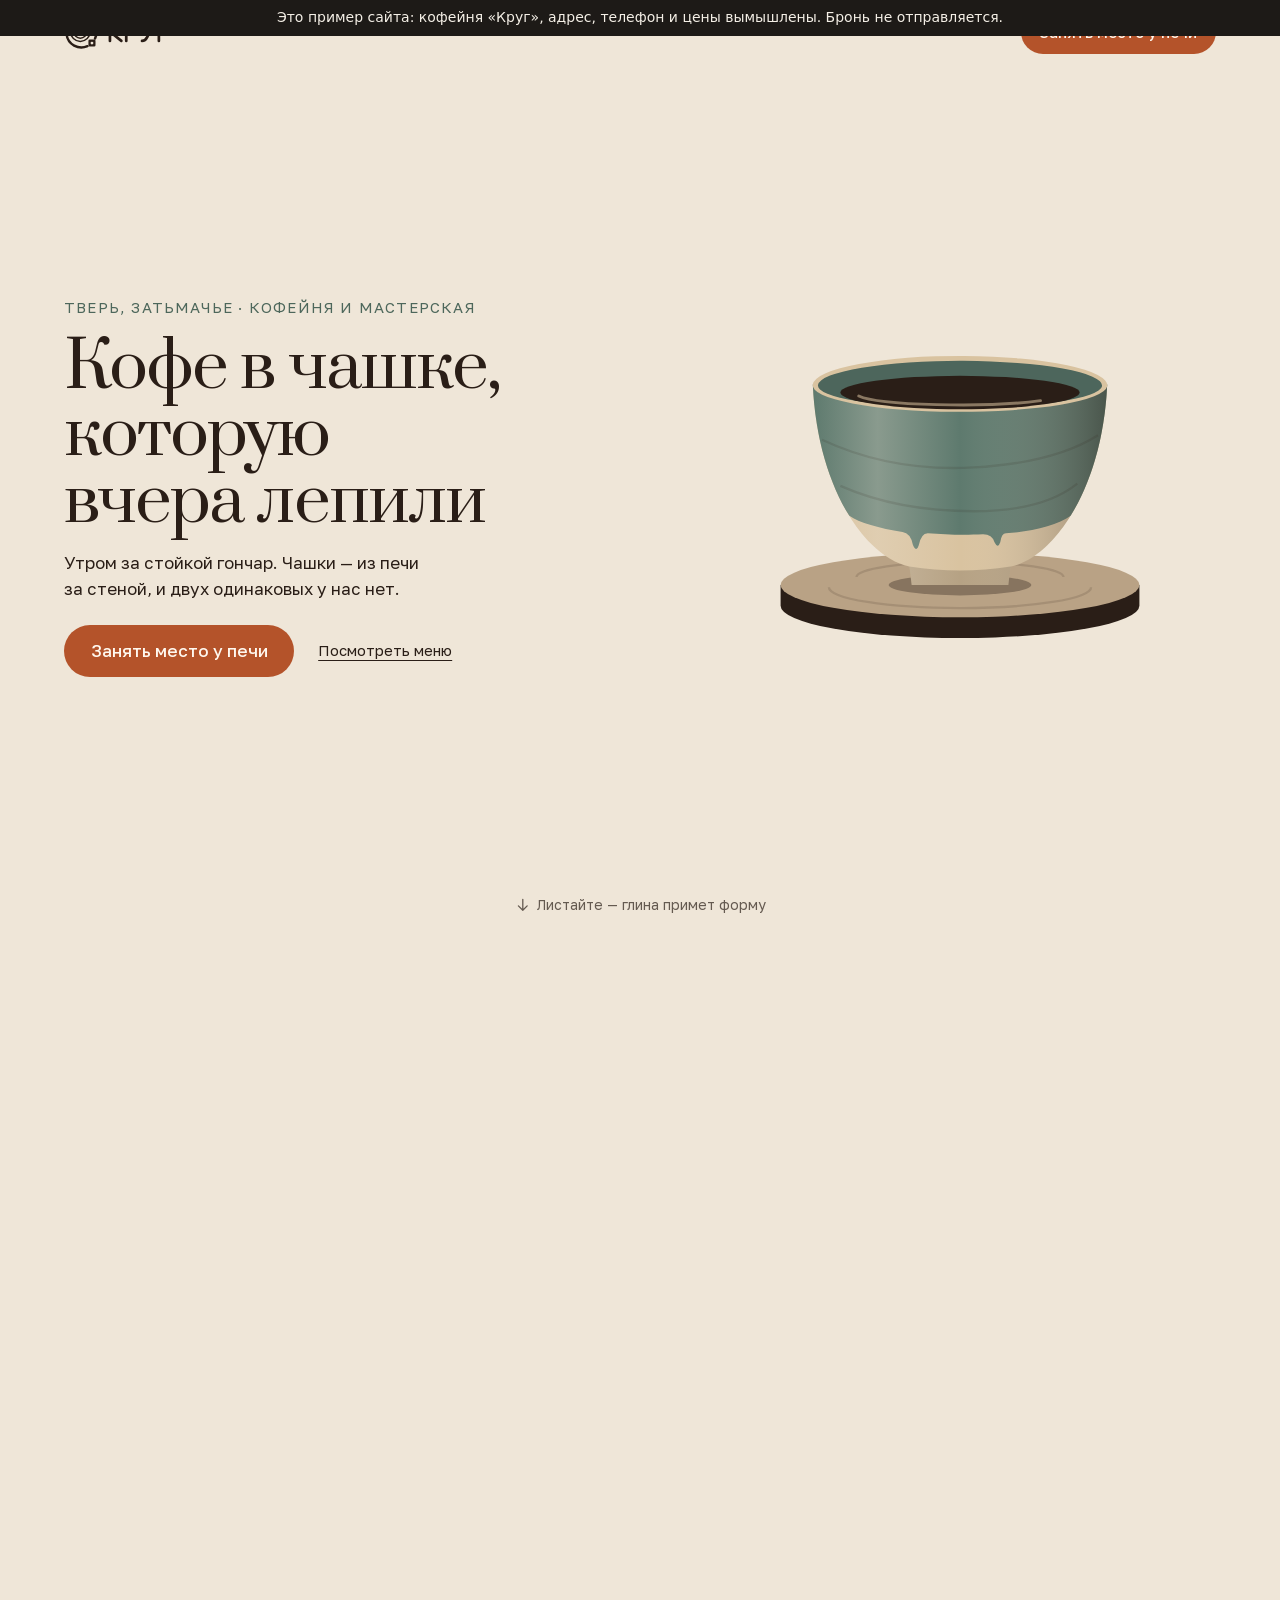
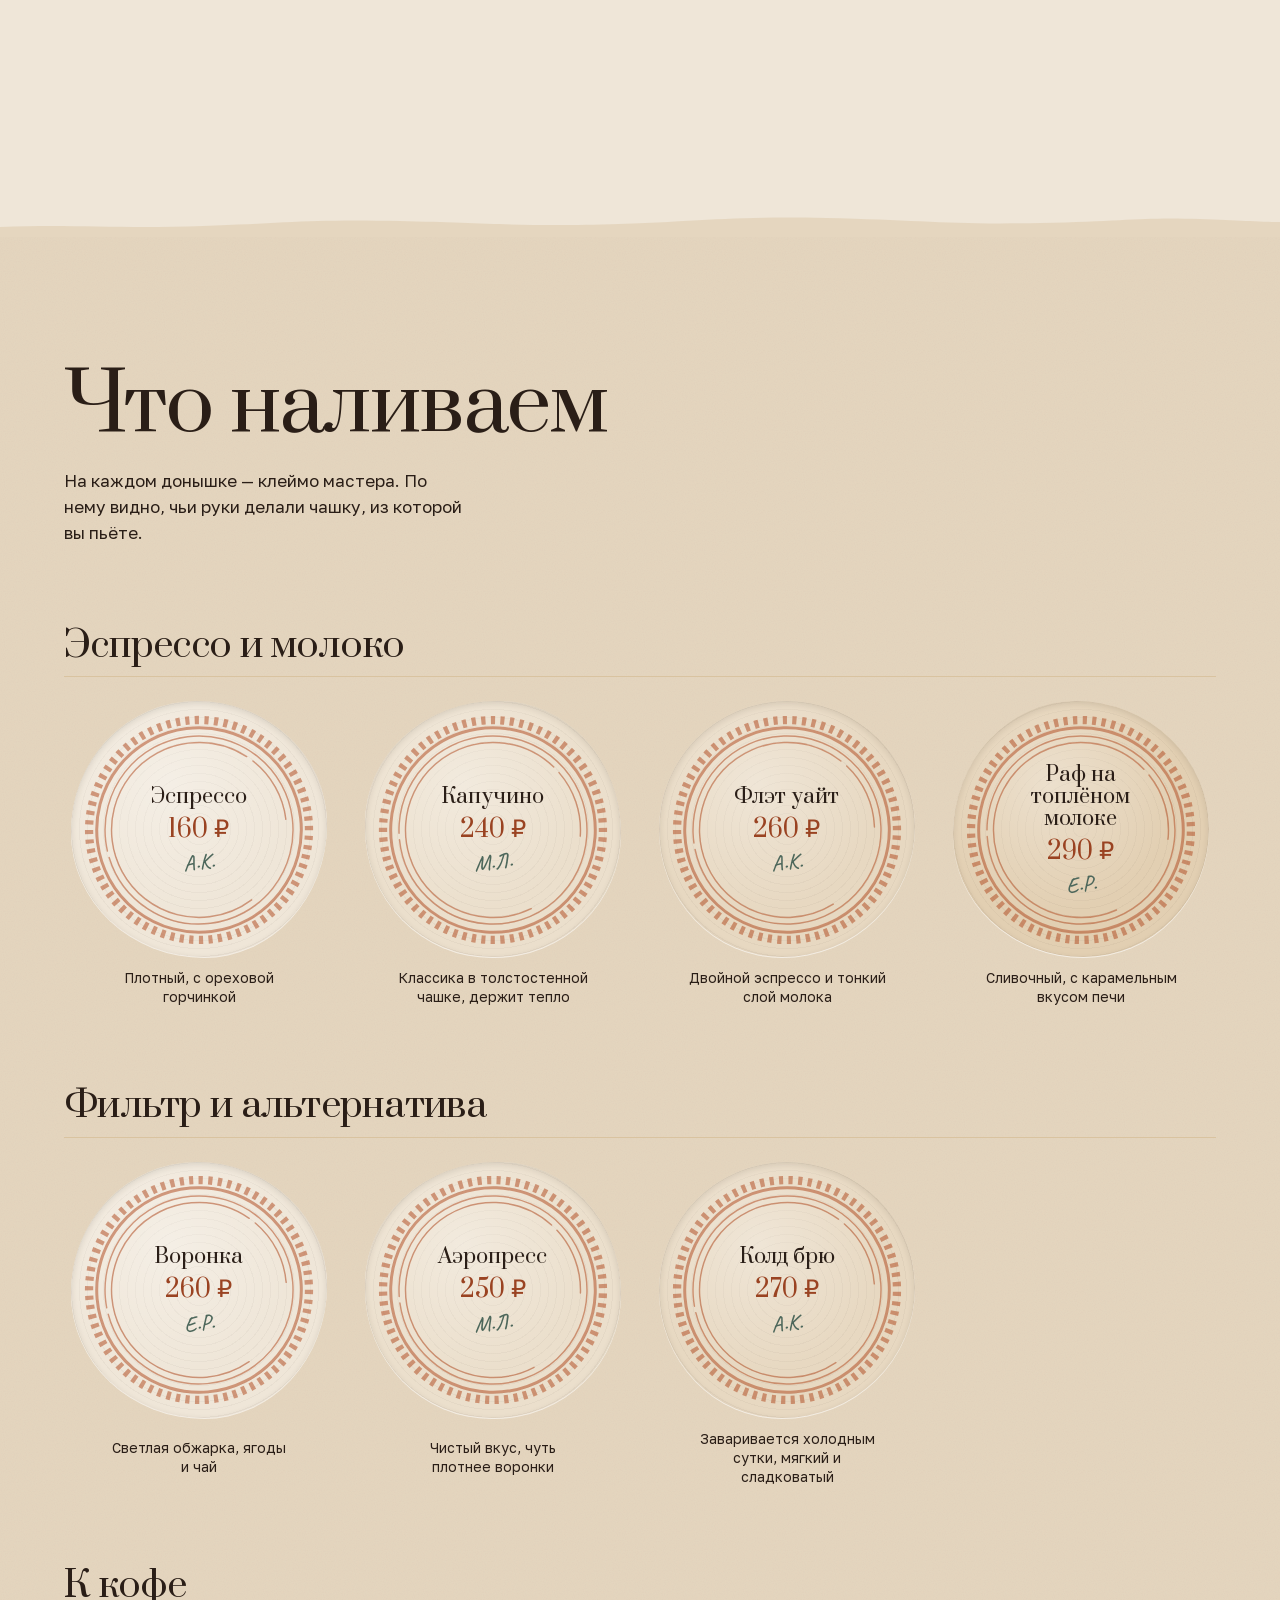
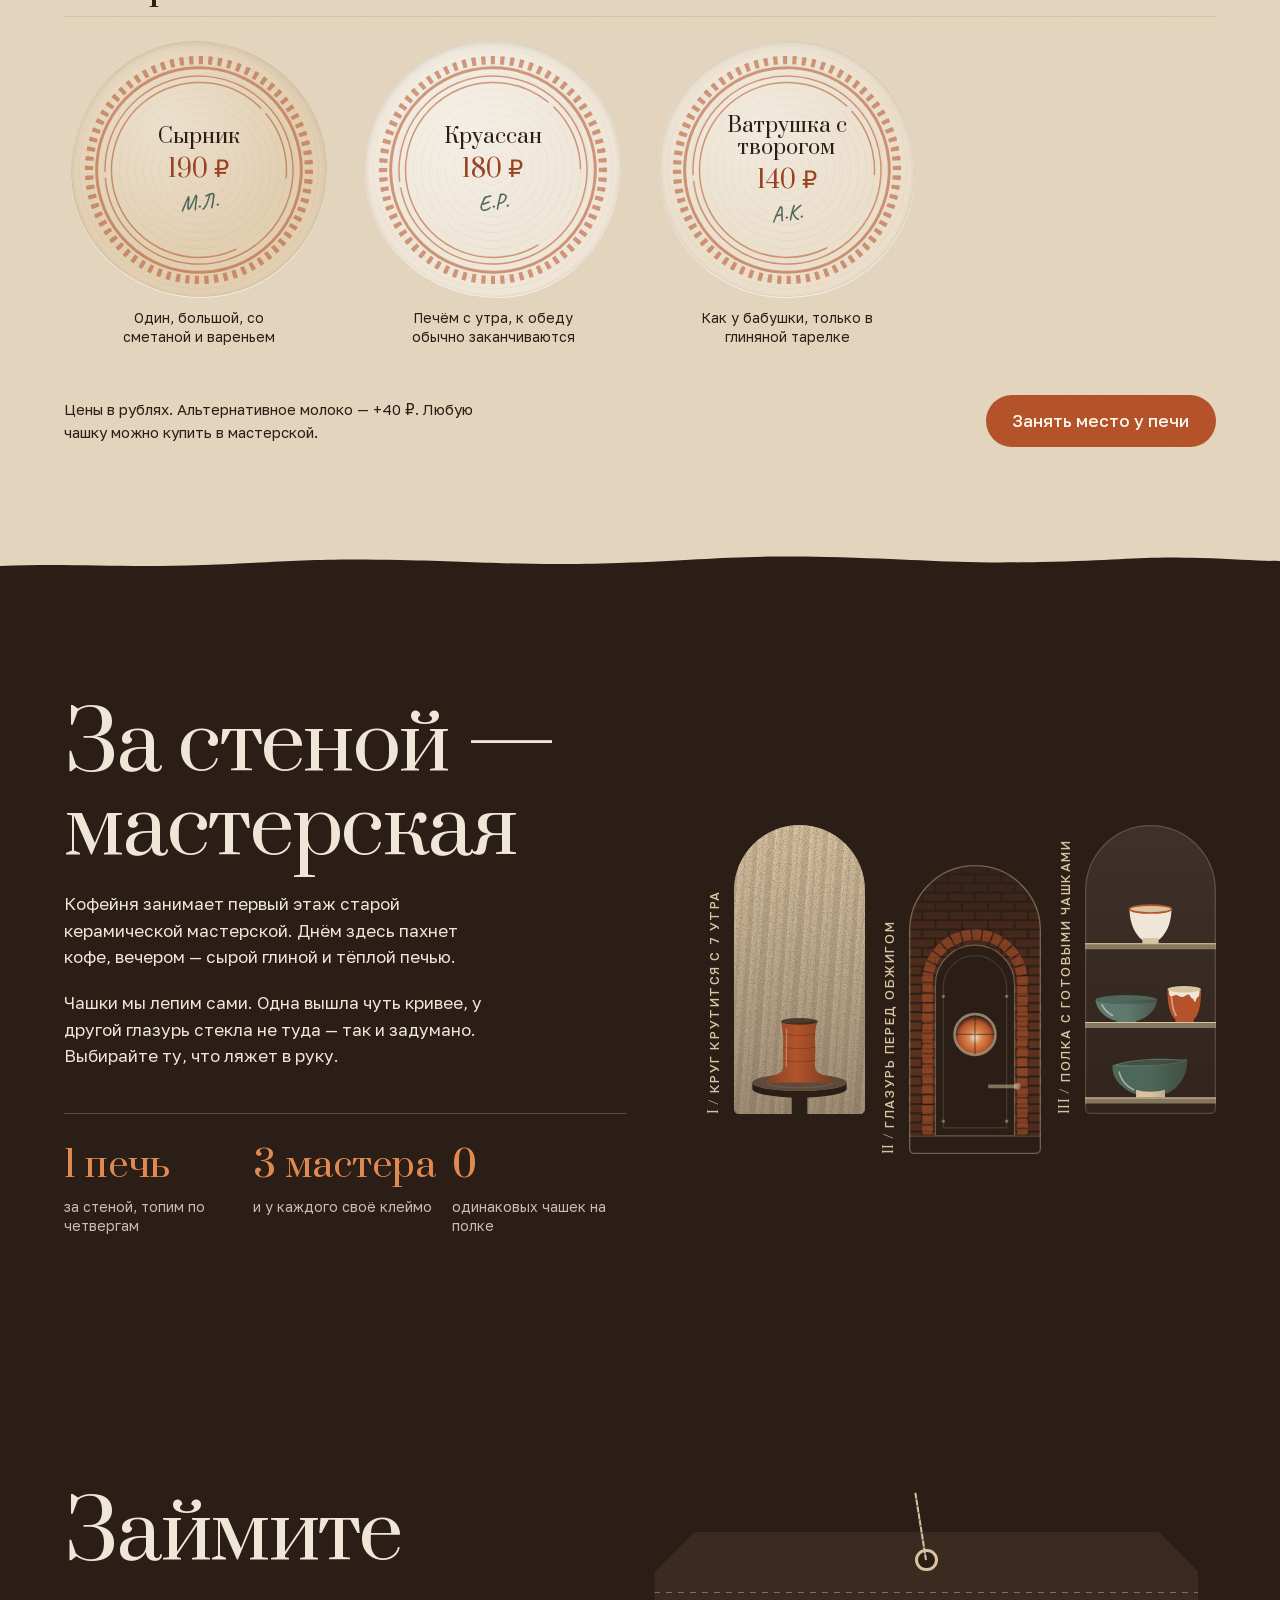
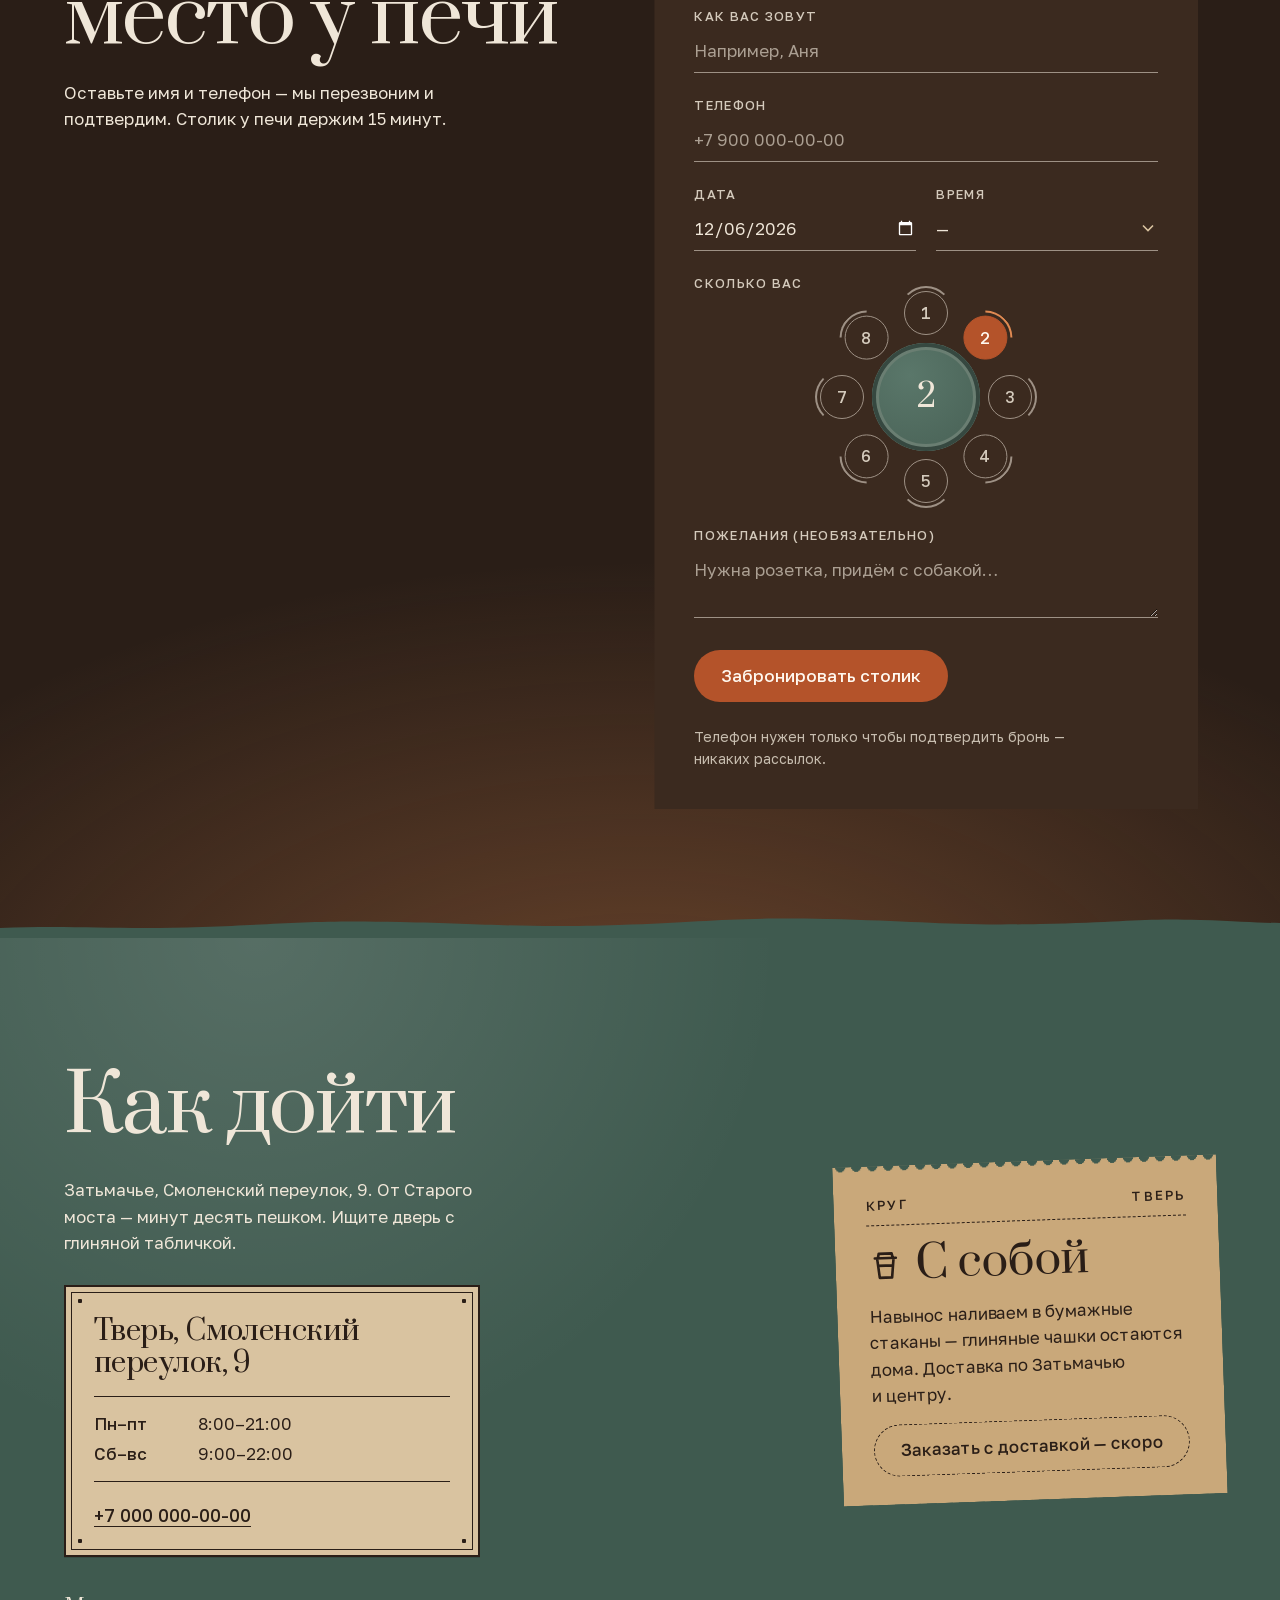
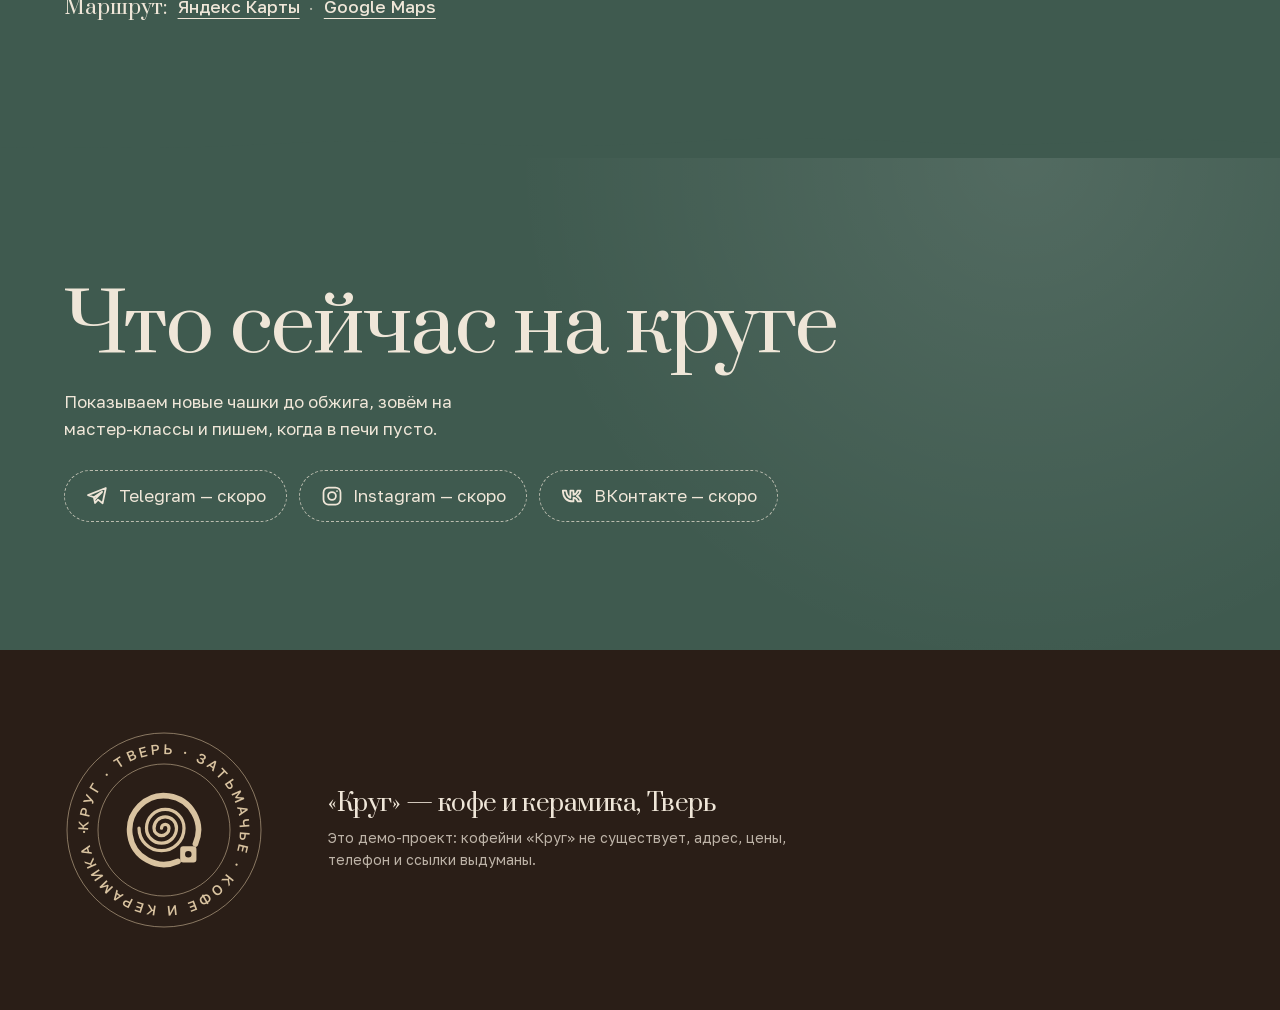
==== index.html @ 68902dfa "Демо-лендинг кофейни «Круг» (вымышленная) Co-Authored-By: Claude Opus 5.5 <noreply@anthropic.com>" ====
<!DOCTYPE html><html lang="ru"><head><meta charset="utf-8"><meta name="viewport" content="width=device-width, initial-scale=1"><title>«Круг» — кофейня при гончарной мастерской, Тверь</title><meta name="description" content="Кофе в чашках ручной лепки — в Затьмачье, у печи для обжига. Двух одинаковых чашек нет. Забронируйте столик или заберите кофе с собой."><link rel="canonical" href="https://example.com/"><meta name="robots" content="noindex, nofollow"><meta name="theme-color" content="#efe6d8"><link rel="icon" href="favicon.ico" sizes="32x32"><link rel="icon" href="favicon.svg" type="image/svg+xml"><link rel="apple-touch-icon" href="apple-touch-icon.png"><link rel="manifest" href="manifest.webmanifest"><meta property="og:type" content="website"><meta property="og:locale" content="ru_RU"><meta property="og:site_name" content="Круг"><meta property="og:title" content="«Круг» — кофейня при гончарной мастерской, Тверь"><meta property="og:description" content="Кофе в чашках ручной лепки — в Затьмачье, у печи для обжига. Двух одинаковых чашек нет. Забронируйте столик или заберите кофе с собой."><meta property="og:url" content="https://example.com/"><meta property="og:image" content="https://example.com/og-image.png"><meta property="og:image:type" content="image/png"><meta property="og:image:width" content="1200"><meta property="og:image:height" content="630"><meta property="og:image:alt" content="Знак кофейни «Круг» — спираль глины на гончарном круге"><meta name="twitter:card" content="summary_large_image"><meta name="twitter:title" content="«Круг» — кофейня при гончарной мастерской, Тверь"><meta name="twitter:description" content="Кофе в чашках ручной лепки — в Затьмачье, у печи для обжига. Двух одинаковых чашек нет. Забронируйте столик или заберите кофе с собой."><meta name="twitter:image" content="https://example.com/og-image.png"><style>@font-face{font-family:Prata-6838918c6212789b;src:url("assets/fonts/50a3dbe6eb167934.woff2") format("woff2");font-display:swap;unicode-range:U+0301,U+0400-045F,U+0490-0491,U+04B0-04B1,U+2116;font-weight:400;font-style:normal;}@font-face{font-family:Prata-6838918c6212789b;src:url("assets/fonts/3d700881895882bb.woff2") format("woff2");font-display:swap;unicode-range:U+0000-00FF,U+0131,U+0152-0153,U+02BB-02BC,U+02C6,U+02DA,U+02DC,U+0304,U+0308,U+0329,U+2000-206F,U+20AC,U+2122,U+2191,U+2193,U+2212,U+2215,U+FEFF,U+FFFD;font-weight:400;font-style:normal;}@font-face{font-family:"Prata-6838918c6212789b fallback: Times New Roman";src:local("Times New Roman");font-display:swap;font-weight:400;font-style:normal;size-adjust:61.5385%;ascent-override:161.3625%;descent-override:58.825%;line-gap-override:0%;}@font-face{font-family:"Prata-6838918c6212789b fallback: Times New Roman";src:local("Times New Roman");font-display:swap;font-weight:400;font-style:normal;size-adjust:61.5385%;ascent-override:161.3625%;descent-override:58.825%;line-gap-override:0%;}:root{--font-prata:Prata-6838918c6212789b,"Prata-6838918c6212789b fallback: Times New Roman","Times New Roman",serif;}</style><link rel="preload" href="assets/fonts/50a3dbe6eb167934.woff2" as="font" type="font/woff2" crossorigin><style>@font-face{font-family:"Golos Text-7996975f879c63fe";src:url("assets/fonts/ddd583b46ef3047f.woff2") format("woff2");font-display:swap;unicode-range:U+0301,U+0400-045F,U+0490-0491,U+04B0-04B1,U+2116;font-weight:400;font-style:normal;}@font-face{font-family:"Golos Text-7996975f879c63fe";src:url("assets/fonts/d911f2505890b67e.woff2") format("woff2");font-display:swap;unicode-range:U+0000-00FF,U+0131,U+0152-0153,U+02BB-02BC,U+02C6,U+02DA,U+02DC,U+0304,U+0308,U+0329,U+2000-206F,U+20AC,U+2122,U+2191,U+2193,U+2212,U+2215,U+FEFF,U+FFFD;font-weight:400;font-style:normal;}@font-face{font-family:"Golos Text-7996975f879c63fe";src:url("assets/fonts/ddd583b46ef3047f.woff2") format("woff2");font-display:swap;unicode-range:U+0301,U+0400-045F,U+0490-0491,U+04B0-04B1,U+2116;font-weight:500;font-style:normal;}@font-face{font-family:"Golos Text-7996975f879c63fe";src:url("assets/fonts/d911f2505890b67e.woff2") format("woff2");font-display:swap;unicode-range:U+0000-00FF,U+0131,U+0152-0153,U+02BB-02BC,U+02C6,U+02DA,U+02DC,U+0304,U+0308,U+0329,U+2000-206F,U+20AC,U+2122,U+2191,U+2193,U+2212,U+2215,U+FEFF,U+FFFD;font-weight:500;font-style:normal;}@font-face{font-family:"Golos Text-7996975f879c63fe fallback: Arial";src:local("Arial");font-display:swap;font-weight:400;font-style:normal;size-adjust:103.6337%;ascent-override:94.5638%;descent-override:21.2286%;line-gap-override:0%;}@font-face{font-family:"Golos Text-7996975f879c63fe fallback: Arial";src:local("Arial");font-display:swap;font-weight:400;font-style:normal;size-adjust:103.6337%;ascent-override:94.5638%;descent-override:21.2286%;line-gap-override:0%;}@font-face{font-family:"Golos Text-7996975f879c63fe fallback: Arial";src:local("Arial");font-display:swap;font-weight:500;font-style:normal;size-adjust:103.6337%;ascent-override:94.5638%;descent-override:21.2286%;line-gap-override:0%;}@font-face{font-family:"Golos Text-7996975f879c63fe fallback: Arial";src:local("Arial");font-display:swap;font-weight:500;font-style:normal;size-adjust:103.6337%;ascent-override:94.5638%;descent-override:21.2286%;line-gap-override:0%;}:root{--font-golos:"Golos Text-7996975f879c63fe","Golos Text-7996975f879c63fe fallback: Arial",system-ui,sans-serif;}</style><link rel="preload" href="assets/fonts/ddd583b46ef3047f.woff2" as="font" type="font/woff2" crossorigin><style>@font-face{font-family:Caveat-05689e811df71a4a;src:url("assets/fonts/b27a6bc9d9aab51f.woff2") format("woff2");font-display:swap;font-weight:500;font-style:normal;}:root{--font-caveat:Caveat-05689e811df71a4a,cursive;}</style><link rel="stylesheet" href="assets/Base.BIQcFk7K.css"><link rel="stylesheet" href="assets/index.D3UfDobX.css"></head><body><a class="skip-link" href="#main">Перейти к содержимому</a><div class="demo-banner" role="note">Это пример сайта: кофейня «Круг», адрес, телефон и цены вымышлены. Бронь не отправляется.</div><header class="site-header" data-header data-astro-cid-nen7h5rs><div class="container site-header-inner" data-astro-cid-nen7h5rs><a class="logo" href="#main" aria-label="Круг — наверх" data-astro-cid-nen7h5rs><span class="logo-mark" aria-hidden="true" data-astro-cid-nen7h5rs></span></a><a class="btn btn-primary header-cta" href="#booking" data-header-cta data-astro-cid-nen7h5rs>Занять место у печи</a></div></header><script type="module" src="assets/Header.astro_astro_type_script_index_0_lang.CkxHCZN5.js"></script><div class="gauge" aria-hidden="true" data-gauge data-astro-cid-quvchkzb><div class="gauge-track" data-astro-cid-quvchkzb><span class="gauge-fill" data-astro-cid-quvchkzb></span></div><p class="gauge-label" data-astro-cid-quvchkzb><span class="gauge-stage" data-gauge-stage data-astro-cid-quvchkzb>сырец</span><span class="gauge-temp" data-astro-cid-quvchkzb><span data-gauge-temp data-astro-cid-quvchkzb>20</span>°</span></p></div><script type="module" src="assets/KilnGauge.astro_astro_type_script_index_0_lang.Dmt7gbX-.js"></script><main id="main" tabindex="-1"><section class="hero" id="hero" aria-labelledby="hero-title" data-hero data-astro-cid-ge2uvauf><div class="hero-sticky" data-astro-cid-ge2uvauf><div class="hero-stage" data-pottery data-astro-cid-ge2uvauf><img class="hero-fallback" src="brand/cup-fallback.svg" alt="" width="400" height="400" fetchpriority="high" data-astro-cid-ge2uvauf></div><div class="hero-copy container" data-astro-cid-ge2uvauf><p class="hero-eyebrow" data-astro-cid-ge2uvauf>Тверь, Затьмачье · кофейня и мастерская</p><h1 id="hero-title" class="hero-title" data-astro-cid-ge2uvauf>Кофе в чашке, которую вчера лепили</h1><p class="hero-subtitle" data-astro-cid-ge2uvauf>Утром за стойкой гончар. Чашки — из печи за стеной, и двух одинаковых у нас нет.</p><div class="hero-actions" data-astro-cid-ge2uvauf><a class="btn btn-primary" href="#booking" data-hero-cta data-astro-cid-ge2uvauf>Занять место у печи</a><a class="text-link" href="#menu" data-astro-cid-ge2uvauf>Посмотреть меню</a></div></div><p class="hero-hint" aria-hidden="true" data-astro-cid-ge2uvauf><span class="icon" data-astro-cid-ge2uvauf><svg xmlns="http://www.w3.org/2000/svg" viewBox="0 0 24 24" width="24" height="24" fill="none" stroke="currentColor" stroke-width="1.75" stroke-linecap="round" stroke-linejoin="round" aria-hidden="true"><path d="M12 4.5v15m-6-6 6 6 6-6"/></svg>
</span>Листайте — глина примет форму</p></div></section><script type="module" src="assets/Hero.astro_astro_type_script_index_0_lang.DMUBPs9f.js"></script><section class="menu section texture-raw" id="menu" aria-labelledby="menu-title" data-astro-cid-xrc56gie><div class="container" data-astro-cid-xrc56gie><h2 id="menu-title" class="section-title" data-astro-cid-xrc56gie>Что наливаем</h2><p class="menu-intro" data-astro-cid-xrc56gie>На каждом донышке — клеймо мастера. По нему видно, чьи руки делали чашку, из которой вы пьёте.</p><div class="menu-group" data-astro-cid-xrc56gie><h3 class="menu-group-title" data-astro-cid-xrc56gie>Эспрессо и молоко</h3><ul class="menu-list" role="list" data-astro-cid-xrc56gie><li class="dish" style="--tilt: -7deg; --tone: #efe6d8; --shape: 49% 51% 48% 52% / 51% 48% 52% 49%;" data-astro-cid-xrc56gie><div class="stamp" data-astro-cid-xrc56gie><span class="stamp-ring" aria-hidden="true" data-astro-cid-xrc56gie></span><div class="stamp-body" data-astro-cid-xrc56gie><h4 class="stamp-name" data-astro-cid-xrc56gie>Эспрессо</h4><p class="stamp-price" data-astro-cid-xrc56gie>160&nbsp;₽</p><p class="stamp-master" data-astro-cid-xrc56gie><span class="visually-hidden" data-astro-cid-xrc56gie>Клеймо мастера: </span>А.К.</p></div></div><p class="dish-desc" data-astro-cid-xrc56gie>Плотный, с ореховой горчинкой</p></li><li class="dish" style="--tilt: 4deg; --tone: #ebdfcc; --shape: 52% 48% 50% 50% / 48% 52% 49% 51%;" data-astro-cid-xrc56gie><div class="stamp" data-astro-cid-xrc56gie><span class="stamp-ring" aria-hidden="true" data-astro-cid-xrc56gie></span><div class="stamp-body" data-astro-cid-xrc56gie><h4 class="stamp-name" data-astro-cid-xrc56gie>Капучино</h4><p class="stamp-price" data-astro-cid-xrc56gie>240&nbsp;₽</p><p class="stamp-master" data-astro-cid-xrc56gie><span class="visually-hidden" data-astro-cid-xrc56gie>Клеймо мастера: </span>М.Л.</p></div></div><p class="dish-desc" data-astro-cid-xrc56gie>Классика в толстостенной чашке, держит тепло</p></li><li class="dish" style="--tilt: -2deg; --tone: #e7d8c1; --shape: 50% 50% 52% 48% / 50% 49% 51% 50%;" data-astro-cid-xrc56gie><div class="stamp" data-astro-cid-xrc56gie><span class="stamp-ring" aria-hidden="true" data-astro-cid-xrc56gie></span><div class="stamp-body" data-astro-cid-xrc56gie><h4 class="stamp-name" data-astro-cid-xrc56gie>Флэт уайт</h4><p class="stamp-price" data-astro-cid-xrc56gie>260&nbsp;₽</p><p class="stamp-master" data-astro-cid-xrc56gie><span class="visually-hidden" data-astro-cid-xrc56gie>Клеймо мастера: </span>А.К.</p></div></div><p class="dish-desc" data-astro-cid-xrc56gie>Двойной эспрессо и тонкий слой молока</p></li><li class="dish" style="--tilt: 6deg; --tone: #e2cfb2; --shape: 48% 52% 49% 51% / 52% 50% 50% 48%;" data-astro-cid-xrc56gie><div class="stamp" data-astro-cid-xrc56gie><span class="stamp-ring" aria-hidden="true" data-astro-cid-xrc56gie></span><div class="stamp-body" data-astro-cid-xrc56gie><h4 class="stamp-name" data-astro-cid-xrc56gie>Раф на топлёном молоке</h4><p class="stamp-price" data-astro-cid-xrc56gie>290&nbsp;₽</p><p class="stamp-master" data-astro-cid-xrc56gie><span class="visually-hidden" data-astro-cid-xrc56gie>Клеймо мастера: </span>Е.Р.</p></div></div><p class="dish-desc" data-astro-cid-xrc56gie>Сливочный, с карамельным вкусом печи</p></li></ul></div><div class="menu-group" data-astro-cid-xrc56gie><h3 class="menu-group-title" data-astro-cid-xrc56gie>Фильтр и альтернатива</h3><ul class="menu-list" role="list" data-astro-cid-xrc56gie><li class="dish" style="--tilt: -5deg; --tone: #efe6d8; --shape: 49% 51% 48% 52% / 51% 48% 52% 49%;" data-astro-cid-xrc56gie><div class="stamp" data-astro-cid-xrc56gie><span class="stamp-ring" aria-hidden="true" data-astro-cid-xrc56gie></span><div class="stamp-body" data-astro-cid-xrc56gie><h4 class="stamp-name" data-astro-cid-xrc56gie>Воронка</h4><p class="stamp-price" data-astro-cid-xrc56gie>260&nbsp;₽</p><p class="stamp-master" data-astro-cid-xrc56gie><span class="visually-hidden" data-astro-cid-xrc56gie>Клеймо мастера: </span>Е.Р.</p></div></div><p class="dish-desc" data-astro-cid-xrc56gie>Светлая обжарка, ягоды и чай</p></li><li class="dish" style="--tilt: 2deg; --tone: #ebdfcc; --shape: 52% 48% 50% 50% / 48% 52% 49% 51%;" data-astro-cid-xrc56gie><div class="stamp" data-astro-cid-xrc56gie><span class="stamp-ring" aria-hidden="true" data-astro-cid-xrc56gie></span><div class="stamp-body" data-astro-cid-xrc56gie><h4 class="stamp-name" data-astro-cid-xrc56gie>Аэропресс</h4><p class="stamp-price" data-astro-cid-xrc56gie>250&nbsp;₽</p><p class="stamp-master" data-astro-cid-xrc56gie><span class="visually-hidden" data-astro-cid-xrc56gie>Клеймо мастера: </span>М.Л.</p></div></div><p class="dish-desc" data-astro-cid-xrc56gie>Чистый вкус, чуть плотнее воронки</p></li><li class="dish" style="--tilt: -4deg; --tone: #e7d8c1; --shape: 50% 50% 52% 48% / 50% 49% 51% 50%;" data-astro-cid-xrc56gie><div class="stamp" data-astro-cid-xrc56gie><span class="stamp-ring" aria-hidden="true" data-astro-cid-xrc56gie></span><div class="stamp-body" data-astro-cid-xrc56gie><h4 class="stamp-name" data-astro-cid-xrc56gie>Колд брю</h4><p class="stamp-price" data-astro-cid-xrc56gie>270&nbsp;₽</p><p class="stamp-master" data-astro-cid-xrc56gie><span class="visually-hidden" data-astro-cid-xrc56gie>Клеймо мастера: </span>А.К.</p></div></div><p class="dish-desc" data-astro-cid-xrc56gie>Заваривается холодным сутки, мягкий и сладковатый</p></li></ul></div><div class="menu-group" data-astro-cid-xrc56gie><h3 class="menu-group-title" data-astro-cid-xrc56gie>К кофе</h3><ul class="menu-list" role="list" data-astro-cid-xrc56gie><li class="dish" style="--tilt: 5deg; --tone: #e2cfb2; --shape: 48% 52% 49% 51% / 52% 50% 50% 48%;" data-astro-cid-xrc56gie><div class="stamp" data-astro-cid-xrc56gie><span class="stamp-ring" aria-hidden="true" data-astro-cid-xrc56gie></span><div class="stamp-body" data-astro-cid-xrc56gie><h4 class="stamp-name" data-astro-cid-xrc56gie>Сырник</h4><p class="stamp-price" data-astro-cid-xrc56gie>190&nbsp;₽</p><p class="stamp-master" data-astro-cid-xrc56gie><span class="visually-hidden" data-astro-cid-xrc56gie>Клеймо мастера: </span>М.Л.</p></div></div><p class="dish-desc" data-astro-cid-xrc56gie>Один, большой, со сметаной и вареньем</p></li><li class="dish" style="--tilt: -1deg; --tone: #efe6d8; --shape: 49% 51% 48% 52% / 51% 48% 52% 49%;" data-astro-cid-xrc56gie><div class="stamp" data-astro-cid-xrc56gie><span class="stamp-ring" aria-hidden="true" data-astro-cid-xrc56gie></span><div class="stamp-body" data-astro-cid-xrc56gie><h4 class="stamp-name" data-astro-cid-xrc56gie>Круассан</h4><p class="stamp-price" data-astro-cid-xrc56gie>180&nbsp;₽</p><p class="stamp-master" data-astro-cid-xrc56gie><span class="visually-hidden" data-astro-cid-xrc56gie>Клеймо мастера: </span>Е.Р.</p></div></div><p class="dish-desc" data-astro-cid-xrc56gie>Печём с утра, к обеду обычно заканчиваются</p></li><li class="dish" style="--tilt: 3deg; --tone: #ebdfcc; --shape: 52% 48% 50% 50% / 48% 52% 49% 51%;" data-astro-cid-xrc56gie><div class="stamp" data-astro-cid-xrc56gie><span class="stamp-ring" aria-hidden="true" data-astro-cid-xrc56gie></span><div class="stamp-body" data-astro-cid-xrc56gie><h4 class="stamp-name" data-astro-cid-xrc56gie>Ватрушка с творогом</h4><p class="stamp-price" data-astro-cid-xrc56gie>140&nbsp;₽</p><p class="stamp-master" data-astro-cid-xrc56gie><span class="visually-hidden" data-astro-cid-xrc56gie>Клеймо мастера: </span>А.К.</p></div></div><p class="dish-desc" data-astro-cid-xrc56gie>Как у бабушки, только в глиняной тарелке</p></li></ul></div><div class="menu-footer" data-astro-cid-xrc56gie><p class="menu-note" data-astro-cid-xrc56gie>Цены в рублях. Альтернативное молоко — +40 ₽. Любую чашку можно купить в мастерской.</p><a class="btn btn-primary" href="#booking" data-astro-cid-xrc56gie>Занять место у печи</a></div></div></section><section class="workshop section on-dark" id="workshop" aria-labelledby="workshop-title" data-astro-cid-dsvxq6ap><div class="container workshop-grid" data-astro-cid-dsvxq6ap><div class="workshop-text" data-astro-cid-dsvxq6ap><h2 id="workshop-title" class="section-title" data-astro-cid-dsvxq6ap>За стеной — мастерская</h2><p data-astro-cid-dsvxq6ap>Кофейня занимает первый этаж старой керамической мастерской. Днём здесь пахнет кофе, вечером — сырой глиной и тёплой печью.</p><p data-astro-cid-dsvxq6ap>Чашки мы лепим сами. Одна вышла чуть кривее, у другой глазурь стекла не туда — так и задумано. Выбирайте ту, что ляжет в руку.</p><dl class="facts" data-astro-cid-dsvxq6ap><div class="fact" data-astro-cid-dsvxq6ap><dt data-astro-cid-dsvxq6ap>1 печь</dt><dd data-astro-cid-dsvxq6ap>за стеной, топим по четвергам</dd></div><div class="fact" data-astro-cid-dsvxq6ap><dt data-astro-cid-dsvxq6ap>3 мастера</dt><dd data-astro-cid-dsvxq6ap>и у каждого своё клеймо</dd></div><div class="fact" data-astro-cid-dsvxq6ap><dt data-astro-cid-dsvxq6ap>0</dt><dd data-astro-cid-dsvxq6ap>одинаковых чашек на полке</dd></div></dl></div><ul class="plates" role="list" data-astro-cid-dsvxq6ap><li class="plate plate-raw" data-astro-cid-dsvxq6ap><figure data-astro-cid-dsvxq6ap><img src="brand/plates/raw.svg" alt="" width="200" height="440" loading="lazy" decoding="async" data-astro-cid-dsvxq6ap><figcaption class="plate-caption" data-astro-cid-dsvxq6ap><span class="plate-num" data-astro-cid-dsvxq6ap>I</span>Круг крутится с 7 утра</figcaption></figure></li><li class="plate plate-kiln" data-astro-cid-dsvxq6ap><figure data-astro-cid-dsvxq6ap><img src="brand/plates/kiln.svg" alt="" width="200" height="440" loading="lazy" decoding="async" data-astro-cid-dsvxq6ap><figcaption class="plate-caption" data-astro-cid-dsvxq6ap><span class="plate-num" data-astro-cid-dsvxq6ap>II</span>Глазурь перед обжигом</figcaption></figure></li><li class="plate plate-glazed" data-astro-cid-dsvxq6ap><figure data-astro-cid-dsvxq6ap><img src="brand/plates/glazed.svg" alt="" width="200" height="440" loading="lazy" decoding="async" data-astro-cid-dsvxq6ap><figcaption class="plate-caption" data-astro-cid-dsvxq6ap><span class="plate-num" data-astro-cid-dsvxq6ap>III</span>Полка с готовыми чашками</figcaption></figure></li></ul></div></section><section class="booking section on-dark" id="booking" aria-labelledby="booking-title" data-astro-cid-5n25xmrl><div class="container booking-grid" data-astro-cid-5n25xmrl><div class="booking-head" data-astro-cid-5n25xmrl><h2 id="booking-title" class="section-title" data-astro-cid-5n25xmrl>Займите место у печи</h2><p data-astro-cid-5n25xmrl>Оставьте имя и телефон — мы перезвоним и подтвердим. Столик у печи держим 15 минут.</p></div><div class="booking-body" data-astro-cid-5n25xmrl><form class="booking-form" method="post" novalidate data-booking data-errors="{&quot;name&quot;:&quot;Напишите, как к вам обращаться — хватит имени.&quot;,&quot;phoneEmpty&quot;:&quot;Оставьте телефон — по нему мы подтвердим бронь.&quot;,&quot;phone&quot;:&quot;Похоже, в номере не хватает цифр. Проверьте его — по нему мы подтвердим бронь.&quot;,&quot;date&quot;:&quot;Выберите день не раньше сегодняшнего.&quot;,&quot;timeEmpty&quot;:&quot;Выберите время.&quot;,&quot;timePast&quot;:&quot;Это время уже прошло — выберите другое.&quot;,&quot;guests&quot;:&quot;Укажите число гостей от 1 до 8. Если вас больше — позвоните, что-нибудь придумаем.&quot;,&quot;generic&quot;:&quot;Не получилось отправить бронь. Проверьте интернет и попробуйте ещё раз или позвоните нам.&quot;}" data-no-slots="На этот день мест уже нет" data-sending="Отправляем…" data-astro-cid-5n25xmrl><div class="field" data-astro-cid-5n25xmrl><label for="bk-name" data-astro-cid-5n25xmrl>Как вас зовут</label><input id="bk-name" name="name" type="text" autocomplete="given-name" placeholder="Например, Аня" required maxlength="60" data-astro-cid-5n25xmrl><p class="field-error" id="bk-name-error" hidden data-astro-cid-5n25xmrl></p></div><div class="field" data-astro-cid-5n25xmrl><label for="bk-phone" data-astro-cid-5n25xmrl>Телефон</label><input id="bk-phone" name="phone" type="tel" inputmode="tel" autocomplete="tel" placeholder="+7 900 000-00-00" required maxlength="20" data-astro-cid-5n25xmrl><p class="field-error" id="bk-phone-error" hidden data-astro-cid-5n25xmrl></p></div><div class="field-row" data-astro-cid-5n25xmrl><div class="field" data-astro-cid-5n25xmrl><label for="bk-date" data-astro-cid-5n25xmrl>Дата</label><input id="bk-date" name="date" type="date" required data-astro-cid-5n25xmrl><p class="field-error" id="bk-date-error" hidden data-astro-cid-5n25xmrl></p></div><div class="field" data-astro-cid-5n25xmrl><label for="bk-time" data-astro-cid-5n25xmrl>Время</label><select id="bk-time" name="time" required aria-invalid="false" data-astro-cid-5n25xmrl><option value="" data-astro-cid-5n25xmrl>—</option></select><p class="field-error" id="bk-time-error" hidden data-astro-cid-5n25xmrl></p></div></div><fieldset class="field guests" data-astro-cid-5n25xmrl><legend data-astro-cid-5n25xmrl>Сколько вас</legend><div class="guests-options" data-astro-cid-5n25xmrl><span class="guests-table" aria-hidden="true" data-astro-cid-5n25xmrl><span data-table-count data-astro-cid-5n25xmrl>2</span></span><label class="guest" style="--i: 0" data-astro-cid-5n25xmrl><input type="radio" name="guests" value="1" data-astro-cid-5n25xmrl><span data-astro-cid-5n25xmrl>1</span></label><label class="guest" style="--i: 1" data-astro-cid-5n25xmrl><input type="radio" name="guests" value="2" checked data-astro-cid-5n25xmrl><span data-astro-cid-5n25xmrl>2</span></label><label class="guest" style="--i: 2" data-astro-cid-5n25xmrl><input type="radio" name="guests" value="3" data-astro-cid-5n25xmrl><span data-astro-cid-5n25xmrl>3</span></label><label class="guest" style="--i: 3" data-astro-cid-5n25xmrl><input type="radio" name="guests" value="4" data-astro-cid-5n25xmrl><span data-astro-cid-5n25xmrl>4</span></label><label class="guest" style="--i: 4" data-astro-cid-5n25xmrl><input type="radio" name="guests" value="5" data-astro-cid-5n25xmrl><span data-astro-cid-5n25xmrl>5</span></label><label class="guest" style="--i: 5" data-astro-cid-5n25xmrl><input type="radio" name="guests" value="6" data-astro-cid-5n25xmrl><span data-astro-cid-5n25xmrl>6</span></label><label class="guest" style="--i: 6" data-astro-cid-5n25xmrl><input type="radio" name="guests" value="7" data-astro-cid-5n25xmrl><span data-astro-cid-5n25xmrl>7</span></label><label class="guest" style="--i: 7" data-astro-cid-5n25xmrl><input type="radio" name="guests" value="8" data-astro-cid-5n25xmrl><span data-astro-cid-5n25xmrl>8</span></label></div><p class="field-error" id="bk-guests-error" hidden data-astro-cid-5n25xmrl></p></fieldset><div class="field" data-astro-cid-5n25xmrl><label for="bk-comment" data-astro-cid-5n25xmrl>Пожелания (необязательно)</label><textarea id="bk-comment" name="comment" rows="2" maxlength="300" placeholder="Нужна розетка, придём с собакой…" data-astro-cid-5n25xmrl></textarea></div><button class="btn btn-primary booking-submit" type="submit" data-astro-cid-5n25xmrl>Забронировать столик</button><p class="booking-privacy" data-astro-cid-5n25xmrl>Телефон нужен только чтобы подтвердить бронь — никаких рассылок.</p><p class="field-error form-error" role="alert" hidden data-astro-cid-5n25xmrl>Не получилось отправить бронь. Проверьте интернет и попробуйте ещё раз или позвоните нам.</p><p class="visually-hidden" aria-live="polite" data-status data-astro-cid-5n25xmrl></p></form><div class="booking-success" tabindex="-1" role="region" aria-labelledby="bk-success-title" hidden data-success data-astro-cid-5n25xmrl><div class="stamp" data-astro-cid-5n25xmrl><h3 id="bk-success-title" data-astro-cid-5n25xmrl>Место за вами</h3><p class="booking-summary" data-summary data-astro-cid-5n25xmrl></p></div><p class="booking-success-text" data-astro-cid-5n25xmrl>Это пример сайта — заявка никуда не отправлена, перезванивать никто не будет.</p><button class="btn btn-ghost" type="button" data-again data-astro-cid-5n25xmrl>Забронировать ещё</button></div></div></div></section><script type="module" src="assets/Booking.astro_astro_type_script_index_0_lang.B9CbCxfi.js"></script><script type="module" src="assets/Booking.astro_astro_type_script_index_1_lang.CIlF6-3p.js"></script><section class="visit section on-dark" id="visit" aria-labelledby="visit-title" data-astro-cid-hphvozhs><div class="container visit-grid" data-astro-cid-hphvozhs><div class="visit-main" data-astro-cid-hphvozhs><h2 id="visit-title" class="section-title" data-astro-cid-hphvozhs>Как дойти</h2><p class="visit-text" data-astro-cid-hphvozhs>Затьмачье, Смоленский переулок, 9. От Старого моста — минут десять пешком. Ищите дверь с глиняной табличкой.</p><!-- Та самая глиняная табличка с двери --><div class="plate" data-astro-cid-hphvozhs><p class="plate-address" data-astro-cid-hphvozhs>Тверь, Смоленский переулок, 9</p><dl class="plate-hours" data-astro-cid-hphvozhs><div class="plate-row" data-astro-cid-hphvozhs><dt data-astro-cid-hphvozhs>Пн–пт</dt><dd data-astro-cid-hphvozhs>8:00–21:00</dd></div><div class="plate-row" data-astro-cid-hphvozhs><dt data-astro-cid-hphvozhs>Сб–вс</dt><dd data-astro-cid-hphvozhs>9:00–22:00</dd></div></dl><a class="plate-phone" href="tel:+70000000000" data-astro-cid-hphvozhs>+7 000 000-00-00</a></div><p class="route" data-astro-cid-hphvozhs><span class="route-label" data-astro-cid-hphvozhs>Маршрут:</span><a href="https://yandex.ru/maps/?text=%D0%A2%D0%B2%D0%B5%D1%80%D1%8C%2C%20%D0%A1%D0%BC%D0%BE%D0%BB%D0%B5%D0%BD%D1%81%D0%BA%D0%B8%D0%B9%20%D0%BF%D0%B5%D1%80%D0%B5%D1%83%D0%BB%D0%BE%D0%BA%2C%209" target="_blank" rel="noopener noreferrer" data-astro-cid-hphvozhs>Яндекс Карты<span class="visually-hidden" data-astro-cid-hphvozhs> (откроется в новой вкладке)</span></a><span class="route-sep" aria-hidden="true" data-astro-cid-hphvozhs>·</span><a href="https://www.google.com/maps/search/?api=1&amp;query=%D0%A2%D0%B2%D0%B5%D1%80%D1%8C%2C%20%D0%A1%D0%BC%D0%BE%D0%BB%D0%B5%D0%BD%D1%81%D0%BA%D0%B8%D0%B9%20%D0%BF%D0%B5%D1%80%D0%B5%D1%83%D0%BB%D0%BE%D0%BA%2C%209" target="_blank" rel="noopener noreferrer" data-astro-cid-hphvozhs>Google Maps<span class="visually-hidden" data-astro-cid-hphvozhs> (откроется в новой вкладке)</span></a></p></div><!-- Этикетка бумажного стакана навынос --><aside class="takeaway" aria-labelledby="takeaway-title" data-astro-cid-hphvozhs><p class="takeaway-brand" aria-hidden="true" data-astro-cid-hphvozhs><span data-astro-cid-hphvozhs>Круг</span><span data-astro-cid-hphvozhs>Тверь</span></p><div class="takeaway-head" data-astro-cid-hphvozhs><span class="icon takeaway-icon" aria-hidden="true" data-astro-cid-hphvozhs><svg xmlns="http://www.w3.org/2000/svg" viewBox="0 0 24 24" width="24" height="24" fill="none" stroke="currentColor" stroke-width="1.75" stroke-linecap="round" stroke-linejoin="round" aria-hidden="true"><path d="M5 7.5h14M7 7.5l.7-3h8.6l.7 3M6.5 7.5l1.4 13h8.2l1.4-13M7 12.5h10"/></svg>
</span><h3 id="takeaway-title" data-astro-cid-hphvozhs>С собой</h3></div><p class="takeaway-text" data-astro-cid-hphvozhs>Навынос наливаем в бумажные стаканы — глиняные чашки остаются дома. Доставка по Затьмачью и центру.</p><p class="btn btn-ghost takeaway-btn is-soon" data-astro-cid-hphvozhs>Заказать с доставкой — скоро</p></aside></div></section><section class="social section on-color" id="social" aria-labelledby="social-title" data-astro-cid-fvhemjle><div class="container social-inner" data-astro-cid-fvhemjle><h2 id="social-title" class="section-title" data-astro-cid-fvhemjle>Что сейчас на круге</h2><p data-astro-cid-fvhemjle>Показываем новые чашки до обжига, зовём на мастер-классы и пишем, когда в печи пусто.</p><ul class="social-links" role="list" data-astro-cid-fvhemjle><li data-astro-cid-fvhemjle><span class="social-link is-soon" data-astro-cid-fvhemjle><span class="icon" aria-hidden="true" data-astro-cid-fvhemjle><svg xmlns="http://www.w3.org/2000/svg" viewBox="0 0 24 24" width="24" height="24" fill="none" stroke="currentColor" stroke-width="1.75" stroke-linecap="round" stroke-linejoin="round" aria-hidden="true"><path d="M20.8 4 3 11.1l5.9 2.2 1.2 5.7 2.9-3.4 4.6 3.6z"/><path d="m8.9 13.3 8.2-5.5-7 7.4"/></svg>
</span>Telegram — скоро</span></li><li data-astro-cid-fvhemjle><span class="social-link is-soon" data-astro-cid-fvhemjle><span class="icon" aria-hidden="true" data-astro-cid-fvhemjle><svg xmlns="http://www.w3.org/2000/svg" viewBox="0 0 24 24" width="24" height="24" fill="none" stroke="currentColor" stroke-width="1.75" stroke-linecap="round" stroke-linejoin="round" aria-hidden="true"><rect x="3.5" y="3.5" width="17" height="17" rx="5"/><circle cx="12" cy="12" r="3.9"/><path d="M17 7h.01"/></svg>
</span>Instagram — скоро</span></li><li data-astro-cid-fvhemjle><span class="social-link is-soon" data-astro-cid-fvhemjle><span class="icon" aria-hidden="true" data-astro-cid-fvhemjle><svg xmlns="http://www.w3.org/2000/svg" viewBox="0 0 24 24" width="24" height="24" fill="none" stroke="currentColor" stroke-width="1.75" stroke-linecap="round" stroke-linejoin="round" aria-hidden="true"><path d="M2.8 6.6H6.16C6.76 10.92 8.68 13.32 10.36 13.8V6.6H13.48V10.92C15.16 10.68 16.96 8.64 17.56 6.6H20.56C20.08 9.12 18.28 11.04 16.84 12C18.28 12.72 20.44 14.64 21.16 17.4H17.8C17.08 15.36 15.4 13.8 13.48 13.56V17.4H13C6.76 17.4 3.16 13.2 2.8 6.6Z"/></svg>
</span>ВКонтакте — скоро</span></li></ul></div></section></main><footer class="footer on-dark" data-astro-cid-jo6i4kqk><div class="container footer-inner" data-astro-cid-jo6i4kqk><div class="seal" aria-hidden="true" data-astro-cid-jo6i4kqk><svg class="seal-ring" viewBox="0 0 200 200" focusable="false" data-astro-cid-jo6i4kqk><defs data-astro-cid-jo6i4kqk><path id="seal-path" d="M100,100 m-82,0 a82,82 0 1,1 164,0 a82,82 0 1,1 -164,0" data-astro-cid-jo6i4kqk></path></defs><circle cx="100" cy="100" r="97" class="seal-line" data-astro-cid-jo6i4kqk></circle><circle cx="100" cy="100" r="66" class="seal-line" data-astro-cid-jo6i4kqk></circle><text class="seal-text" data-astro-cid-jo6i4kqk><textPath href="#seal-path" textLength="515.2" lengthAdjust="spacing" data-astro-cid-jo6i4kqk>КРУГ · ТВЕРЬ · ЗАТЬМАЧЬЕ · КОФЕ И КЕРАМИКА · </textPath></text></svg><span class="seal-mark" data-astro-cid-jo6i4kqk></span></div><div class="footer-copy" data-astro-cid-jo6i4kqk><p class="footer-note" data-astro-cid-jo6i4kqk>«Круг» — кофе и керамика, Тверь</p><p class="footer-disclaimer" data-astro-cid-jo6i4kqk>Это демо-проект: кофейни «Круг» не существует, адрес, цены, телефон и ссылки выдуманы.</p></div></div></footer></body></html>
---- assets/Base.BIQcFk7K.css ----
:root{--clay:#efe6d8;--earth:#2a1e17;--terracotta:#b4532a;--terracotta-deep:#9a4322;--celadon:#5e7a6e;--celadon-ink:#4d675b;--chamotte:#d9c3a0;--ember:#e08a52;--font-display:var(--font-prata);--font-body:var(--font-golos);--font-hand:var(--font-caveat);--gutter:clamp(1rem, 4vw, 3rem);--max:72rem;--radius:999px;--ease-out:cubic-bezier(.22, 1, .36, 1);--ease-in-out:cubic-bezier(.65, 0, .35, 1);--dur-fast:.16s;--dur:.32s;--dur-slow:.56s}*,:before,:after{box-sizing:border-box}[hidden]{display:none!important}html{-webkit-text-size-adjust:100%;scroll-behavior:smooth;scroll-padding-top:4.5rem}@media (prefers-reduced-motion:reduce){html{scroll-behavior:auto}*,:before,:after{transition-duration:.01ms!important;animation-duration:.01ms!important}}body{background:var(--clay);color:var(--earth);font-family:var(--font-body);text-rendering:optimizelegibility;-webkit-font-smoothing:antialiased;margin:0;font-size:1.0625rem;line-height:1.55}img,svg{max-width:100%;display:block}h1,h2,h3{font-family:var(--font-display);letter-spacing:-.02em;text-wrap:balance;margin:0;font-weight:400;line-height:1.05}p{text-wrap:pretty;margin:0}a{color:inherit}:focus-visible{outline:2px solid var(--terracotta-deep);outline-offset:3px;border-radius:4px}.on-dark :focus-visible{outline-color:var(--ember)}.on-color :focus-visible{outline-color:#fff8ef}.visually-hidden{clip:rect(0 0 0 0);white-space:nowrap;border:0;width:1px;height:1px;margin:-1px;padding:0;overflow:hidden;position:absolute!important}.skip-link{z-index:100;background:var(--earth);color:var(--clay);transition:top var(--dur-fast) var(--ease-out);border-radius:8px;padding:.75rem 1rem;text-decoration:none;position:absolute;top:-4rem;left:1rem}.skip-link:focus{top:1rem}.container{width:min(100% - 2 * var(--gutter), var(--max));margin-inline:auto}.section{padding-block:clamp(4rem,12vw,8rem)}main>.section{position:relative}main>.section:before{content:"";background-color:inherit;pointer-events:none;height:24px;position:absolute;inset:-23px 0 auto;mask:url(../brand/edge.svg) 0 0/100% 100% no-repeat}.texture-raw{background-image:url("data:image/svg+xml,%3Csvg xmlns='http://www.w3.org/2000/svg' width='160' height='160'%3E%3Cfilter id='n'%3E%3CfeTurbulence type='fractalNoise' baseFrequency='.9' numOctaves='2' stitchTiles='stitch'/%3E%3CfeColorMatrix values='0 0 0 0 .16 0 0 0 0 .12 0 0 0 0 .09 0 0 0 .5 0'/%3E%3C/filter%3E%3Crect width='100%25' height='100%25' filter='url(%23n)' opacity='.08'/%3E%3C/svg%3E")}.section-title{font-size:clamp(2.5rem,9vw,5rem)}.btn{border-radius:var(--radius);min-height:3.25rem;font:500 1.0625rem/1.2 var(--font-body);cursor:pointer;transition:background-color var(--dur-fast) var(--ease-out), color var(--dur-fast) var(--ease-out), transform var(--dur-fast) var(--ease-out);border:1.5px solid #0000;justify-content:center;align-items:center;gap:.5rem;padding:.85rem 1.6rem;text-decoration:none;display:inline-flex}.btn:active{transform:scale(.97)}.btn-primary{background:var(--terracotta);color:#fff8ef}.btn-primary:hover{background:var(--terracotta-deep)}.btn-ghost{background:0 0;border-color:currentColor}.btn-ghost:hover{background:color-mix(in srgb, currentColor 8%, transparent)}.text-link{text-underline-offset:4px;font-size:.9375rem;text-decoration:underline 1px}.icon{flex:none;width:1.5rem;height:1.5rem}.icon svg{width:100%;height:100%}.demo-banner{z-index:1000;color:#f4efe6;text-align:center;background:#1d1a17;padding:8px 16px;font:500 14px/1.4 system-ui,sans-serif;position:sticky;top:0}
---- assets/index.D3UfDobX.css ----
.site-header[data-astro-cid-nen7h5rs]{z-index:50;transition:background-color var(--dur) var(--ease-out), box-shadow var(--dur) var(--ease-out);position:fixed;inset:0 0 auto}.site-header[data-astro-cid-nen7h5rs].is-scrolled{background:color-mix(in srgb, var(--clay) 92%, transparent);box-shadow:0 1px 0 var(--chamotte);backdrop-filter:blur(8px)}.site-header-inner[data-astro-cid-nen7h5rs]{justify-content:space-between;align-items:center;min-height:4rem;display:flex}.logo[data-astro-cid-nen7h5rs]{min-height:2.75rem;color:var(--earth);align-items:center;display:flex}.logo-mark[data-astro-cid-nen7h5rs]{background:currentColor;width:7rem;height:2.2rem;display:block;mask:url(../brand/logo.svg) 0/contain no-repeat}.header-cta[data-astro-cid-nen7h5rs]{opacity:0;visibility:hidden;min-height:2.75rem;transition:opacity var(--dur) var(--ease-out), transform var(--dur) var(--ease-out), visibility 0s linear var(--dur), background-color var(--dur-fast) var(--ease-out);padding:.5rem 1.1rem;font-size:.9375rem;transform:translateY(-.25rem)}.show-cta[data-astro-cid-nen7h5rs] .header-cta[data-astro-cid-nen7h5rs]{opacity:1;visibility:visible;transition:opacity var(--dur) var(--ease-out), transform var(--dur) var(--ease-out), visibility 0s, background-color var(--dur-fast) var(--ease-out);transform:none}.hero[data-astro-cid-ge2uvauf]{height:180svh;position:relative}.hero-sticky[data-astro-cid-ge2uvauf]{grid-template-rows:minmax(13rem,1fr) auto auto;min-height:100svh;padding-top:4rem;display:grid;position:sticky;top:0;overflow:clip}.hero-stage[data-astro-cid-ge2uvauf]{place-items:center;min-height:13rem;display:grid;position:relative}.hero-fallback[data-astro-cid-ge2uvauf]{width:min(70vw,40svh);height:auto;transition:opacity var(--dur-slow) var(--ease-out)}.hero-stage[data-astro-cid-ge2uvauf] canvas{touch-action:pan-y;width:100%;height:100%;position:absolute;inset:0}.hero-stage[data-astro-cid-ge2uvauf].is-live[data-pottery-ready=true] .hero-fallback[data-astro-cid-ge2uvauf]{opacity:0}.hero-copy[data-astro-cid-ge2uvauf]{z-index:1;gap:.9rem;padding-bottom:.5rem;display:grid;position:relative}.hero-eyebrow[data-astro-cid-ge2uvauf]{letter-spacing:.08em;text-transform:uppercase;color:var(--celadon-ink);font-size:.9375rem}.hero-title[data-astro-cid-ge2uvauf]{letter-spacing:-.03em;max-width:14ch;font-size:clamp(3rem,13vw,6rem)}.hero-subtitle[data-astro-cid-ge2uvauf]{max-width:34ch}.hero-actions[data-astro-cid-ge2uvauf]{flex-wrap:wrap;align-items:center;gap:.75rem 1.5rem;margin-top:.5rem;display:flex}.hero-hint[data-astro-cid-ge2uvauf]{color:color-mix(in srgb, var(--earth) 70%, transparent);transition:opacity var(--dur) var(--ease-out);justify-content:center;align-items:center;gap:.4rem;padding-block:.75rem 1.25rem;font-size:.875rem;display:flex}.is-formed[data-astro-cid-ge2uvauf] .hero-hint[data-astro-cid-ge2uvauf]{opacity:0}.hero-hint[data-astro-cid-ge2uvauf] .icon[data-astro-cid-ge2uvauf]{width:1.1rem;height:1.1rem}@media (width>=900px){.hero[data-astro-cid-ge2uvauf]{height:200svh}.hero-sticky[data-astro-cid-ge2uvauf]{grid-template-rows:1fr auto;grid-template-columns:1fr 1fr}.hero-copy[data-astro-cid-ge2uvauf]{width:auto;padding-left:max(var(--gutter), (100vw - var(--max)) / 2);grid-area:1/1;align-self:center;margin-inline:0}.hero-stage[data-astro-cid-ge2uvauf]{grid-area:1/2}.hero-title[data-astro-cid-ge2uvauf]{max-width:16ch;font-size:clamp(3rem,min(5vw,9svh),5rem)}.hero-fallback[data-astro-cid-ge2uvauf]{width:min(36vw,56svh)}.hero-hint[data-astro-cid-ge2uvauf]{grid-column:1/-1}}@media (width<=899px) and (height<=760px) and (orientation:portrait){.hero-sticky[data-astro-cid-ge2uvauf]{grid-template-rows:minmax(8.5rem,1fr) auto auto}.hero-stage[data-astro-cid-ge2uvauf]{min-height:8.5rem}.hero-title[data-astro-cid-ge2uvauf]{font-size:clamp(2.25rem,10.5vw,2.75rem)}.hero-copy[data-astro-cid-ge2uvauf]{gap:.6rem}.hero-hint[data-astro-cid-ge2uvauf]{display:none}}@media (height<=640px),(prefers-reduced-motion:reduce){.hero[data-astro-cid-ge2uvauf]{height:auto}.hero-sticky[data-astro-cid-ge2uvauf]{position:relative}.hero-hint[data-astro-cid-ge2uvauf]{display:none}}@media (height<=640px) and (orientation:landscape){.hero-title[data-astro-cid-ge2uvauf]{font-size:clamp(2rem,6vw,3.5rem)}.hero-sticky[data-astro-cid-ge2uvauf]{grid-template-rows:auto;grid-template-columns:1fr 1fr}.hero-copy[data-astro-cid-ge2uvauf]{grid-area:1/1;align-self:center}.hero-stage[data-astro-cid-ge2uvauf]{grid-area:1/2}}.menu[data-astro-cid-xrc56gie]{background-color:color-mix(in srgb, var(--chamotte) 45%, var(--clay))}.menu-intro[data-astro-cid-xrc56gie]{max-width:38ch;margin-top:1.25rem}.menu-group[data-astro-cid-xrc56gie]{margin-top:clamp(2.5rem,8vw,5rem)}.menu-group-title[data-astro-cid-xrc56gie]{border-bottom:1px solid var(--chamotte);padding-bottom:.75rem;font-size:clamp(1.5rem,5vw,2.25rem)}.menu-list[data-astro-cid-xrc56gie]{grid-template-columns:repeat(2,minmax(0,1fr));gap:1.75rem 1rem;margin:1.5rem 0 0;padding:0;list-style:none;display:grid}@media (width>=640px){.menu-list[data-astro-cid-xrc56gie]{grid-template-columns:repeat(auto-fill,minmax(14rem,1fr));gap:2.5rem 1.5rem}}.dish[data-astro-cid-xrc56gie]{text-align:center;justify-items:center;gap:.75rem;display:grid}.stamp[data-astro-cid-xrc56gie]{aspect-ratio:1;border-radius:var(--shape);background:radial-gradient(circle at 38% 32%, #ffffff59, transparent 55%), repeating-radial-gradient(circle, transparent 0 7px, #2a1e1709 7px 8px), var(--tone);place-items:center;width:100%;max-width:16rem;display:grid;position:relative;box-shadow:inset 0 2px 6px #2a1e171f,0 1px #fff9}.stamp-ring[data-astro-cid-xrc56gie]{background:var(--terracotta);opacity:.55;transform:rotate(var(--tilt));transition:transform var(--dur-slow) var(--ease-out);position:absolute;inset:4%;mask:url(../brand/stamp-ring.svg) 50%/contain no-repeat}@media (hover:hover){.dish[data-astro-cid-xrc56gie]:hover .stamp-ring[data-astro-cid-xrc56gie]{transform:rotate(calc(var(--tilt) + 25deg))}}.stamp-body[data-astro-cid-xrc56gie]{justify-items:center;gap:.2rem;width:56%;display:grid;position:relative}.stamp-name[data-astro-cid-xrc56gie]{font-family:var(--font-display);hyphens:auto;margin:0;font-size:clamp(.8125rem,3.4vw,1.25rem);font-weight:400;line-height:1.1}.stamp-price[data-astro-cid-xrc56gie]{font-family:var(--font-display);color:var(--terracotta-deep);font-size:clamp(1.0625rem,4.4vw,1.5rem)}.stamp-master[data-astro-cid-xrc56gie]{font-family:var(--font-hand);color:var(--celadon-ink);font-size:clamp(1.125rem,4.6vw,1.375rem);line-height:1;transform:rotate(-6deg)}.dish-desc[data-astro-cid-xrc56gie]{max-width:22ch;font-size:.875rem;line-height:1.35}.menu-footer[data-astro-cid-xrc56gie]{flex-wrap:wrap;justify-content:space-between;align-items:center;gap:1.5rem;margin-top:3rem;display:flex}.menu-note[data-astro-cid-xrc56gie]{max-width:48ch;font-size:.9375rem}.workshop[data-astro-cid-dsvxq6ap]{background:var(--earth);color:var(--clay)}.workshop-grid[data-astro-cid-dsvxq6ap]{gap:3rem;display:grid}.workshop-text[data-astro-cid-dsvxq6ap]{align-content:start;gap:1.25rem;display:grid}.workshop-text[data-astro-cid-dsvxq6ap] p[data-astro-cid-dsvxq6ap]{max-width:40ch}.facts[data-astro-cid-dsvxq6ap]{border-top:1px solid color-mix(in srgb, var(--clay) 25%, transparent);grid-template-columns:repeat(3,1fr);gap:1rem;margin:1.5rem 0 0;padding-top:1.5rem;display:grid}.fact[data-astro-cid-dsvxq6ap] dt[data-astro-cid-dsvxq6ap]{font-family:var(--font-display);white-space:nowrap;color:var(--ember);font-size:clamp(1.25rem,5vw,2.25rem)}.fact[data-astro-cid-dsvxq6ap] dd[data-astro-cid-dsvxq6ap]{color:color-mix(in srgb, var(--clay) 80%, transparent);margin:.25rem 0 0;font-size:.875rem;line-height:1.35}.plates[data-astro-cid-dsvxq6ap]{grid-template-columns:repeat(3,1fr);gap:.75rem;margin:0;padding:0;list-style:none;display:grid}.plate[data-astro-cid-dsvxq6ap]{padding-left:2rem;position:relative}.plate[data-astro-cid-dsvxq6ap] figure[data-astro-cid-dsvxq6ap]{margin:0}.plate[data-astro-cid-dsvxq6ap] img[data-astro-cid-dsvxq6ap]{aspect-ratio:200/440;width:100%;height:auto;display:block}.plate-caption[data-astro-cid-dsvxq6ap]{writing-mode:vertical-rl;font-family:var(--font-body);text-transform:uppercase;letter-spacing:.12em;color:var(--chamotte);font-size:.75rem;font-weight:500;line-height:1.25;position:absolute;top:0;bottom:0;left:0;transform:rotate(180deg)}.plate-num[data-astro-cid-dsvxq6ap]{font-family:var(--font-display);letter-spacing:.06em;margin-inline-end:.35em}.plate-num[data-astro-cid-dsvxq6ap]:after{content:" /"}@media (width>=600px){.plate-caption[data-astro-cid-dsvxq6ap]{font-size:.8125rem}}@media (width>=900px){.workshop-grid[data-astro-cid-dsvxq6ap]{grid-template-columns:1.1fr 1fr;align-items:center;gap:5rem}.plates[data-astro-cid-dsvxq6ap]{gap:1rem}.plate[data-astro-cid-dsvxq6ap]{padding-left:1.75rem}.plate[data-astro-cid-dsvxq6ap]:nth-child(2){transform:translateY(2.5rem)}}.booking[data-astro-cid-5n25xmrl]{--tag:#3b2a1f;--line:color-mix(in srgb, var(--clay) 55%, var(--tag));--hole-y:1.75rem;background:radial-gradient(120% 70% at 50% 110%, #e08a5259, transparent 60%), var(--earth);color:var(--clay)}.booking-grid[data-astro-cid-5n25xmrl]{gap:2.5rem;display:grid}.booking-head[data-astro-cid-5n25xmrl]{align-content:start;gap:1.25rem;display:grid}.booking-head[data-astro-cid-5n25xmrl] p[data-astro-cid-5n25xmrl]{max-width:36ch}.booking-body[data-astro-cid-5n25xmrl]{max-width:34rem;padding-top:2.5rem;position:relative}.booking-body[data-astro-cid-5n25xmrl]:before{content:"";z-index:2;width:2px;height:calc(2.5rem + var(--hole-y));background:repeating-linear-gradient(to bottom, var(--chamotte) 0 5px, color-mix(in srgb, var(--chamotte) 60%, var(--earth)) 5px 7px);transform-origin:50% 100%;pointer-events:none;position:absolute;top:0;left:calc(50% - 1px);transform:rotate(-9deg)}.booking-form[data-astro-cid-5n25xmrl],.booking-success[data-astro-cid-5n25xmrl]{isolation:isolate;padding:calc(var(--hole-y) * 2 + 1.25rem) clamp(1.25rem, 5vw, 2.5rem) clamp(1.5rem, 5vw, 2.5rem);position:relative}.booking-form[data-astro-cid-5n25xmrl]:before,.booking-success[data-astro-cid-5n25xmrl]:before{content:"";z-index:-1;background:repeating-linear-gradient(90deg, color-mix(in srgb, var(--chamotte) 45%, transparent) 0 6px, transparent 6px 12px) 0 calc(var(--hole-y) * 2 + .25rem) / 100% 1px no-repeat, var(--tag);clip-path:polygon(2.5rem 0,calc(100% - 2.5rem) 0,100% 2.5rem,100% 100%,0 100%,0 2.5rem);-webkit-mask:radial-gradient(circle at 50% var(--hole-y), #0000 .5rem, #000 calc(.5rem + 1px));mask:radial-gradient(circle at 50% var(--hole-y), #0000 .5rem, #000 calc(.5rem + 1px));position:absolute;inset:0}.booking-form[data-astro-cid-5n25xmrl]:after,.booking-success[data-astro-cid-5n25xmrl]:after{content:"";top:calc(var(--hole-y) - .7rem);border:3px solid var(--chamotte);pointer-events:none;border-radius:50%;width:1.4rem;height:1.4rem;position:absolute;left:calc(50% - .7rem)}.booking-form[data-astro-cid-5n25xmrl]{gap:1.5rem;display:grid}.field[data-astro-cid-5n25xmrl]{border:0;align-content:start;gap:.25rem;min-width:0;margin:0;padding:0;display:grid}.field-row[data-astro-cid-5n25xmrl]{align-items:start;gap:1.5rem;display:grid}@media (width>=380px){.field-row[data-astro-cid-5n25xmrl]{grid-template-columns:1fr 1fr;gap:1.25rem}}label[data-astro-cid-5n25xmrl],legend[data-astro-cid-5n25xmrl]{font-family:var(--font-body);text-transform:uppercase;letter-spacing:.1em;color:color-mix(in srgb, var(--clay) 85%, var(--tag));padding:0;font-size:.8125rem;font-weight:500;line-height:1.3}input[data-astro-cid-5n25xmrl]:not([type=radio]),select[data-astro-cid-5n25xmrl],textarea[data-astro-cid-5n25xmrl]{border:0;border-bottom:1.5px solid var(--line);width:100%;min-height:2.75rem;color:var(--clay);font:inherit;color-scheme:dark;transition:border-color var(--dur-fast) var(--ease-out);background:0 0;border-radius:0;padding:.5rem 0 .4rem;font-size:1.0625rem}select[data-astro-cid-5n25xmrl]{appearance:none;background:url("data:image/svg+xml,%3Csvg xmlns='http://www.w3.org/2000/svg' viewBox='0 0 12 8'%3E%3Cpath d='M1 1.5l5 5 5-5' fill='none' stroke='%23d9c3a0' stroke-width='1.6'/%3E%3C/svg%3E") right .25rem center/.75rem no-repeat;padding-right:1.75rem}select[data-astro-cid-5n25xmrl] option[data-astro-cid-5n25xmrl]{background:var(--earth);color:var(--clay)}textarea[data-astro-cid-5n25xmrl]{resize:vertical;line-height:1.6}input[data-astro-cid-5n25xmrl]::placeholder,textarea[data-astro-cid-5n25xmrl]::placeholder{color:color-mix(in srgb, var(--clay) 62%, var(--tag));opacity:1}input[data-astro-cid-5n25xmrl]:not([type=radio]):hover,select[data-astro-cid-5n25xmrl]:hover,textarea[data-astro-cid-5n25xmrl]:hover{border-bottom-color:var(--chamotte)}input[data-astro-cid-5n25xmrl]:not([type=radio]):focus,select[data-astro-cid-5n25xmrl]:focus,textarea[data-astro-cid-5n25xmrl]:focus{border-color:var(--ember);outline:2px solid var(--ember);outline-offset:2px}[data-astro-cid-5n25xmrl][aria-invalid=true]{border-color:#ff9b7a}input[data-astro-cid-5n25xmrl][aria-invalid=true]:focus,select[data-astro-cid-5n25xmrl][aria-invalid=true]:focus{outline-color:#ff9b7a}.field-error[data-astro-cid-5n25xmrl]{color:#ffb59c;font-size:.875rem}.guests[data-astro-cid-5n25xmrl]{gap:.75rem}.guests-options[data-astro-cid-5n25xmrl]{--seat:2.75rem;--r:4.5rem;width:calc(var(--r) * 2 + var(--seat));aspect-ratio:1;margin-inline:auto;position:relative}@media (width>=480px){.guests-options[data-astro-cid-5n25xmrl]{--r:5.25rem}}.guests-table[data-astro-cid-5n25xmrl]{inset:calc(var(--seat) + .5rem);background:radial-gradient(circle at 35% 30%, #5a776a, var(--celadon-ink) 70%);box-shadow:inset 0 0 0 4px color-mix(in srgb, var(--celadon-ink) 70%, #000), inset 0 0 0 7px color-mix(in srgb, var(--clay) 18%, var(--celadon-ink));font-family:var(--font-display);color:var(--clay);pointer-events:none;border-radius:50%;place-items:center;font-size:2rem;line-height:1;display:grid;position:absolute}.guest[data-astro-cid-5n25xmrl]{width:var(--seat);height:var(--seat);margin:calc(var(--seat) / -2);transform:rotate(calc(var(--i) * 45deg - 90deg)) translate(var(--r)) rotate(calc(90deg - var(--i) * 45deg));position:absolute;top:50%;left:50%}.guest[data-astro-cid-5n25xmrl] input[data-astro-cid-5n25xmrl]{opacity:0;pointer-events:none;margin:0;position:absolute;inset:0}.guest[data-astro-cid-5n25xmrl] span[data-astro-cid-5n25xmrl]{border:1.5px solid var(--line);font-variant-numeric:tabular-nums;cursor:pointer;width:100%;height:100%;transition:background-color var(--dur-fast) var(--ease-out), border-color var(--dur-fast) var(--ease-out);border-radius:50%;place-items:center;font-size:1rem;font-weight:500;display:grid;position:relative}.guest[data-astro-cid-5n25xmrl] span[data-astro-cid-5n25xmrl]:before{content:"";border:2px solid #0000;border-top-color:var(--line);transform:rotate(calc(var(--i) * 45deg));transition:border-color var(--dur-fast) var(--ease-out);border-radius:50%;position:absolute;inset:-6px}.guest[data-astro-cid-5n25xmrl]:hover span[data-astro-cid-5n25xmrl]{border-color:var(--chamotte)}.guest[data-astro-cid-5n25xmrl] input[data-astro-cid-5n25xmrl]:checked+span[data-astro-cid-5n25xmrl]{background:var(--terracotta);border-color:var(--terracotta);color:#fff8ef}.guest[data-astro-cid-5n25xmrl] input[data-astro-cid-5n25xmrl]:checked+span[data-astro-cid-5n25xmrl]:before{border-top-color:var(--ember)}.guest[data-astro-cid-5n25xmrl] input[data-astro-cid-5n25xmrl][aria-invalid=true]+span[data-astro-cid-5n25xmrl]{border-color:#ff9b7a}.guest[data-astro-cid-5n25xmrl] input[data-astro-cid-5n25xmrl]:focus-visible+span[data-astro-cid-5n25xmrl]{outline:2px solid var(--ember);outline-offset:7px}.booking-submit[data-astro-cid-5n25xmrl]{margin-top:.5rem}.booking-submit[data-astro-cid-5n25xmrl][aria-disabled=true]{opacity:.7;cursor:progress}.booking-privacy[data-astro-cid-5n25xmrl]{color:color-mix(in srgb, var(--clay) 78%, var(--tag));font-size:.875rem}@media (width>=480px){.booking-submit[data-astro-cid-5n25xmrl]{justify-self:start}}.booking-success[data-astro-cid-5n25xmrl]{text-align:center;justify-items:center;gap:1.5rem;display:grid}.booking-success[data-astro-cid-5n25xmrl]:focus{outline:none}.booking-success[data-astro-cid-5n25xmrl]:focus-visible .stamp[data-astro-cid-5n25xmrl]{outline:2px solid var(--ember);outline-offset:4px;border-radius:50%}.stamp[data-astro-cid-5n25xmrl]{aspect-ratio:1;width:min(100%,19rem);color:var(--clay);animation:stamp-hit .52s var(--ease-out) both;place-content:center;gap:.6rem;padding:18%;display:grid;position:relative;transform:rotate(-6deg)}.stamp[data-astro-cid-5n25xmrl]:before{content:"";z-index:-1;background-color:var(--ember);position:absolute;inset:0;-webkit-mask:url(../brand/stamp-ring.svg) 50%/contain no-repeat;mask:url(../brand/stamp-ring.svg) 50%/contain no-repeat}.stamp[data-astro-cid-5n25xmrl] h3[data-astro-cid-5n25xmrl]{font-size:clamp(1.5rem,7vw,2rem)}.booking-summary[data-astro-cid-5n25xmrl]{color:var(--ember);overflow-wrap:anywhere;font-size:.9375rem;font-weight:500;line-height:1.4}.booking-success[data-astro-cid-5n25xmrl] .btn-ghost[data-astro-cid-5n25xmrl]{color:var(--clay)}.booking-success-text[data-astro-cid-5n25xmrl]{max-width:34ch;font-size:.9375rem}@keyframes stamp-hit{0%{opacity:0;transform:rotate(-6deg)scale(1.15)}60%{opacity:1;transform:rotate(-6deg)scale(.98)}to{opacity:1;transform:rotate(-6deg)scale(1)}}@media (prefers-reduced-motion:reduce){.stamp[data-astro-cid-5n25xmrl]{animation:none}}@media (width>=900px){.booking-grid[data-astro-cid-5n25xmrl]{grid-template-columns:1fr 1.1fr;gap:5rem}}.visit[data-astro-cid-hphvozhs]{--glaze:#3f5a4f;--kraft:#c9a87a;background:radial-gradient(circle at 20% 0, #ffffff1f, transparent 40%), var(--glaze);color:var(--clay)}.visit[data-astro-cid-hphvozhs] [data-astro-cid-hphvozhs]:focus-visible{outline-color:#fff8ef}.visit-grid[data-astro-cid-hphvozhs]{gap:3.5rem;display:grid}.visit-main[data-astro-cid-hphvozhs]{align-content:start;gap:1.75rem;display:grid}.visit-text[data-astro-cid-hphvozhs]{max-width:38ch}.plate[data-astro-cid-hphvozhs]{--nail:radial-gradient(circle, var(--earth) 0 2px, transparent 2.5px);background:var(--nail) 10px 10px / 8px 8px no-repeat, var(--nail) calc(100% - 10px) 10px / 8px 8px no-repeat, var(--nail) 10px calc(100% - 10px) / 8px 8px no-repeat, var(--nail) calc(100% - 10px) calc(100% - 10px) / 8px 8px no-repeat, var(--chamotte);width:min(100%,26rem);color:var(--earth);border:2px solid var(--earth);box-shadow:inset 0 0 0 5px var(--chamotte), inset 0 0 0 6px var(--earth), 0 1px 0 #00000026;justify-self:start;gap:1.1rem;padding:1.75rem 1.75rem 1.5rem;display:grid}.visit[data-astro-cid-hphvozhs] .plate[data-astro-cid-hphvozhs] [data-astro-cid-hphvozhs]:focus-visible{outline-color:var(--earth)}.plate-address[data-astro-cid-hphvozhs]{font-family:var(--font-display);letter-spacing:-.02em;text-wrap:balance;font-size:1.75rem;line-height:1.15}.plate-hours[data-astro-cid-hphvozhs]{border-block:1px solid var(--earth);font-variant-numeric:tabular-nums;gap:.25rem;margin:0;padding-block:.85rem;display:grid}.plate-row[data-astro-cid-hphvozhs]{grid-template-columns:5.5rem 1fr;gap:1rem;display:grid}.plate-hours[data-astro-cid-hphvozhs] dt[data-astro-cid-hphvozhs]{font-weight:500}.plate-hours[data-astro-cid-hphvozhs] dd[data-astro-cid-hphvozhs]{margin:0}.plate-phone[data-astro-cid-hphvozhs]{font-variant-numeric:tabular-nums;text-underline-offset:4px;justify-self:start;align-items:center;min-height:2.75rem;margin-block:-.4rem;font-size:1.125rem;font-weight:500;text-decoration:underline 1px;display:inline-flex}.route[data-astro-cid-hphvozhs]{flex-wrap:wrap;align-items:center;column-gap:.6rem;display:flex}.route-label[data-astro-cid-hphvozhs]{font-family:var(--font-display);font-size:1.25rem}.route[data-astro-cid-hphvozhs] a[data-astro-cid-hphvozhs]{text-underline-offset:5px;min-height:2.75rem;transition:text-decoration-thickness var(--dur-fast) var(--ease-out);align-items:center;font-weight:500;text-decoration:underline 1px;display:inline-flex}.route[data-astro-cid-hphvozhs] a[data-astro-cid-hphvozhs]:hover{text-decoration-thickness:2px}.route-sep[data-astro-cid-hphvozhs]{opacity:.7}@media (width<=30rem){.route-label[data-astro-cid-hphvozhs]{flex-basis:100%}}.takeaway[data-astro-cid-hphvozhs]{--hole:5px;--step:16px;width:min(100%,24rem);padding:calc(1.5rem + var(--hole)) clamp(1.5rem, 5vw, 2rem) 1.75rem;background:var(--kraft);color:var(--earth);transform-origin:50% 0;-webkit-mask:radial-gradient(circle var(--hole) at 50% 0, transparent 98%, #000) 0 0 / var(--step) 100% repeat-x;mask:radial-gradient(circle var(--hole) at 50% 0, transparent 98%, #000) 0 0 / var(--step) 100% repeat-x;border-radius:0;align-content:start;justify-self:start;gap:1rem;display:grid;transform:rotate(-2deg)}.visit[data-astro-cid-hphvozhs] .takeaway[data-astro-cid-hphvozhs] [data-astro-cid-hphvozhs]:focus-visible{outline-color:var(--earth)}.takeaway-brand[data-astro-cid-hphvozhs]{border-bottom:1px dashed var(--earth);letter-spacing:.18em;text-transform:uppercase;justify-content:space-between;padding-bottom:.6rem;font-size:.8125rem;font-weight:500;display:flex}.takeaway-head[data-astro-cid-hphvozhs]{align-items:center;gap:.75rem;display:flex}.takeaway[data-astro-cid-hphvozhs] h3[data-astro-cid-hphvozhs]{font-size:clamp(2rem,7vw,2.75rem)}.takeaway-icon[data-astro-cid-hphvozhs]{width:2.25rem;height:2.25rem}.takeaway-btn[data-astro-cid-hphvozhs]{color:var(--earth);justify-self:start}@media (width>=900px){.visit-grid[data-astro-cid-hphvozhs]{grid-template-columns:1.4fr 1fr;align-items:start;gap:5rem}.takeaway[data-astro-cid-hphvozhs]{justify-self:end;margin-top:6rem}}.is-soon[data-astro-cid-hphvozhs]{cursor:default;border-style:dashed;margin:0}.social[data-astro-cid-fvhemjle]{color:var(--clay);background-color:#3f5a4f;background-image:radial-gradient(circle at 80% 0,#ffffff1a,#0000 45%)}.social-inner[data-astro-cid-fvhemjle]{justify-items:start;gap:1.25rem;display:grid}.social-inner[data-astro-cid-fvhemjle]>p[data-astro-cid-fvhemjle]{max-width:40ch}.social-links[data-astro-cid-fvhemjle]{flex-wrap:wrap;gap:.75rem;margin:.5rem 0 0;padding:0;list-style:none;display:flex}.social-link[data-astro-cid-fvhemjle]{border:1.5px solid color-mix(in srgb, var(--clay) 70%, transparent);min-height:3.25rem;transition:background-color var(--dur-fast) var(--ease-out), color var(--dur-fast) var(--ease-out);border-radius:999px;align-items:center;gap:.6rem;padding:.75rem 1.25rem;text-decoration:none;display:inline-flex}.is-soon[data-astro-cid-fvhemjle]{cursor:default;border-style:dashed}a[data-astro-cid-fvhemjle].social-link:hover{background:var(--clay);color:#3f5a4f}.footer[data-astro-cid-jo6i4kqk]{background:var(--earth);color:var(--clay);padding-block:clamp(3rem,8vw,5rem)}.footer-inner[data-astro-cid-jo6i4kqk]{justify-items:start;gap:2rem;display:grid}.seal[data-astro-cid-jo6i4kqk]{aspect-ratio:1;width:clamp(160px,45vw,200px);color:var(--chamotte);position:relative}.seal-ring[data-astro-cid-jo6i4kqk]{width:100%;height:100%;animation:60s linear infinite seal-turn;overflow:visible}.seal-line[data-astro-cid-jo6i4kqk]{fill:none;stroke:currentColor;stroke-width:1px;opacity:.55}.seal-text[data-astro-cid-jo6i4kqk]{fill:currentColor;font-family:var(--font-body);letter-spacing:.08em;dominant-baseline:central;font-size:14px;font-weight:500}.seal-mark[data-astro-cid-jo6i4kqk]{background:var(--chamotte);position:absolute;inset:30%;-webkit-mask:url(../brand/mark.svg) 50%/contain no-repeat;mask:url(../brand/mark.svg) 50%/contain no-repeat}@keyframes seal-turn{to{transform:rotate(1turn)}}@media (prefers-reduced-motion:reduce){.seal-ring[data-astro-cid-jo6i4kqk]{animation:none}}.footer-copy[data-astro-cid-jo6i4kqk]{gap:.5rem;max-width:46ch;display:grid}.footer-note[data-astro-cid-jo6i4kqk]{font-family:var(--font-display);letter-spacing:-.02em;font-size:1.5rem;line-height:1.2}.footer-disclaimer[data-astro-cid-jo6i4kqk]{color:color-mix(in srgb, var(--clay) 75%, transparent);font-size:.875rem}@media (width>=720px){.footer-inner[data-astro-cid-jo6i4kqk]{grid-template-columns:auto 1fr;align-items:center;gap:clamp(2rem,6vw,4rem)}}.gauge[data-astro-cid-quvchkzb]{--heat:0;--progress:0;z-index:40;pointer-events:none;opacity:0;transition:opacity var(--dur) var(--ease-out);position:fixed}.gauge[data-astro-cid-quvchkzb].is-visible{opacity:1}.gauge-fill[data-astro-cid-quvchkzb]{background:linear-gradient(var(--gauge-dir,90deg), var(--chamotte), var(--ember) 55%, var(--celadon));background-size:var(--gauge-size,100vw 100%);display:block}.gauge[data-astro-cid-quvchkzb]{inset:4rem 0 auto}.gauge-track[data-astro-cid-quvchkzb]{background:color-mix(in srgb, var(--chamotte) 40%, transparent);height:3px}.gauge-fill[data-astro-cid-quvchkzb]{height:100%;width:calc(var(--progress) * 100%)}.gauge-label[data-astro-cid-quvchkzb]{display:none}@media (width>=900px){.gauge[data-astro-cid-quvchkzb]{--gauge-dir:180deg;--gauge-size:100% 100vh;grid-template-rows:1fr auto;justify-items:center;gap:.75rem;width:1.5rem;display:grid;inset:6rem auto 2rem .9rem}.gauge-track[data-astro-cid-quvchkzb]{border-radius:3px;width:3px;height:auto;position:relative;overflow:hidden}.gauge-fill[data-astro-cid-quvchkzb]{width:100%;height:calc(var(--progress) * 100%);position:absolute;inset:0 0 auto}.gauge-label[data-astro-cid-quvchkzb]{writing-mode:vertical-rl;letter-spacing:.12em;text-transform:uppercase;background:color-mix(in srgb, var(--clay) 92%, transparent);color:var(--earth);white-space:nowrap;border-radius:999px;align-items:center;gap:.6rem;margin:0;padding:.6rem .25rem;font-size:.75rem;display:flex;transform:rotate(180deg)}.gauge-temp[data-astro-cid-quvchkzb]{font-variant-numeric:tabular-nums;color:color-mix(in srgb, var(--terracotta-deep) calc(var(--heat) * 100%), var(--earth))}}
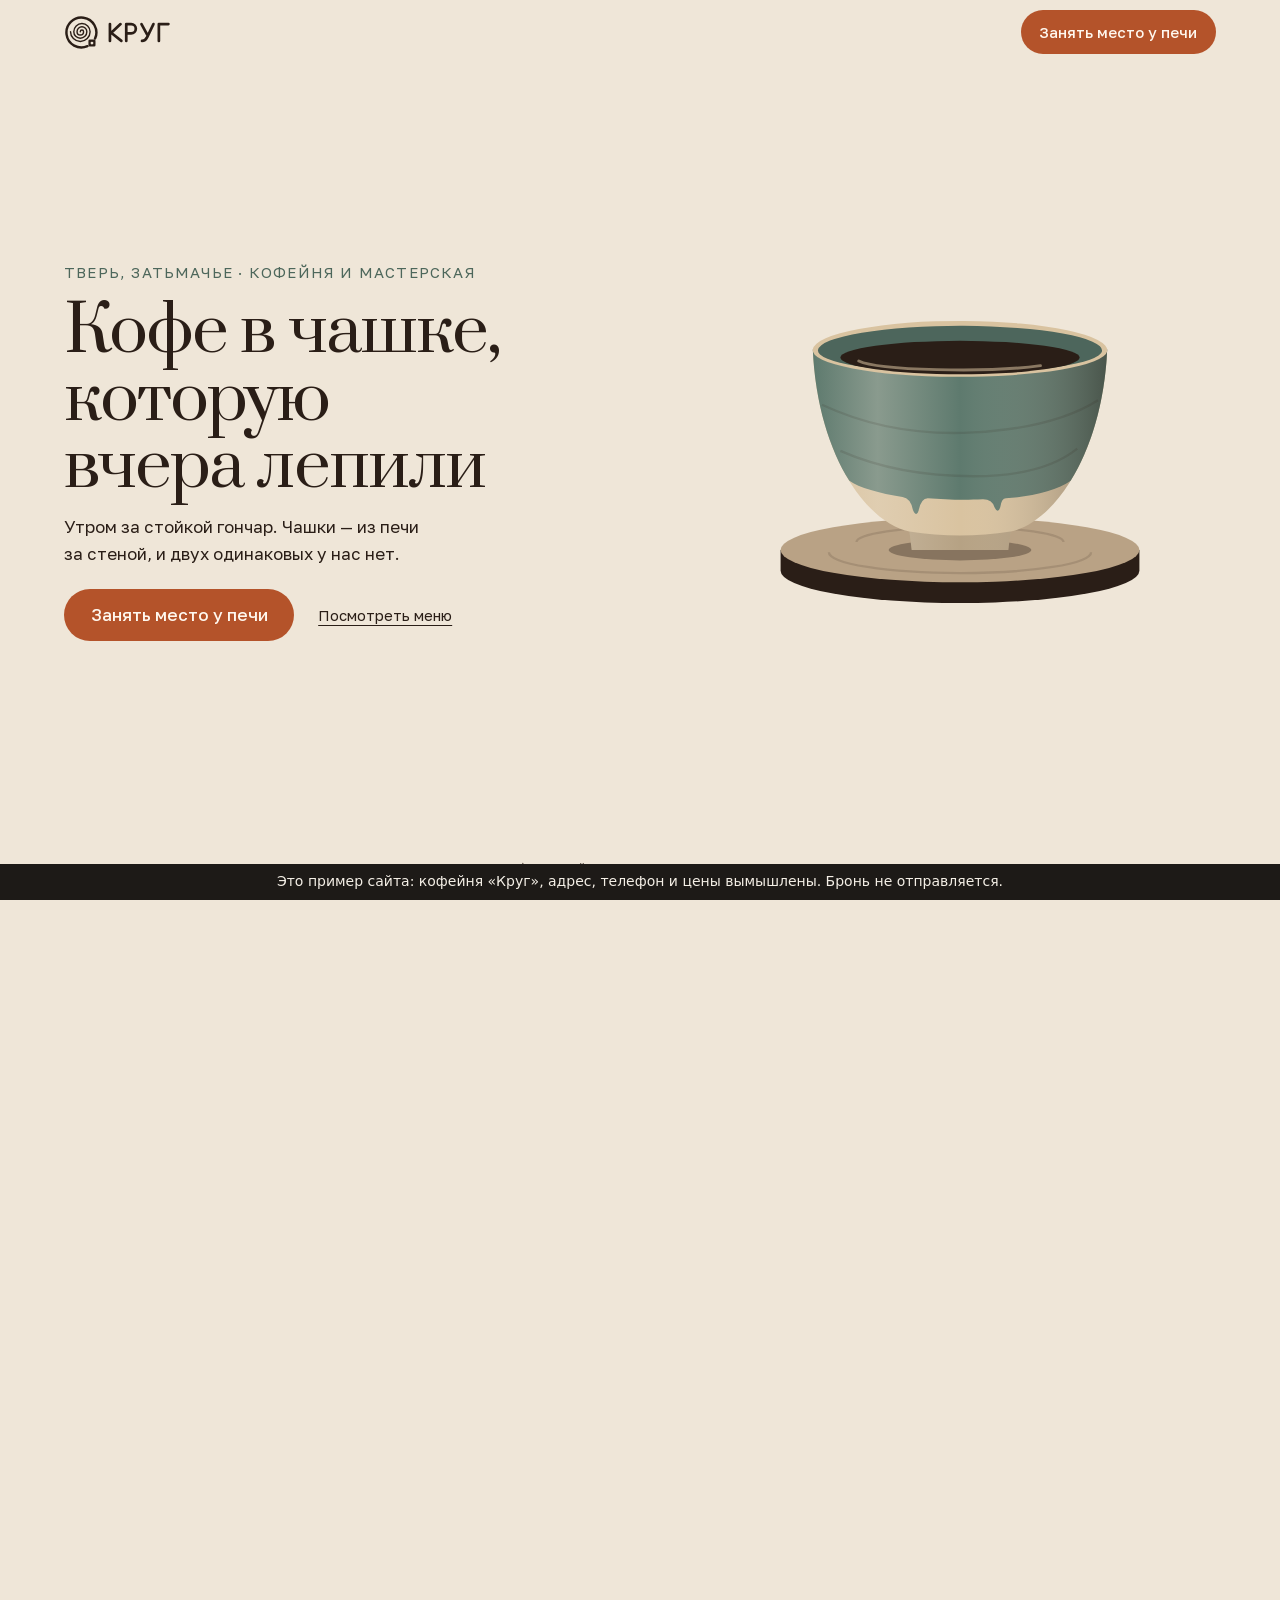
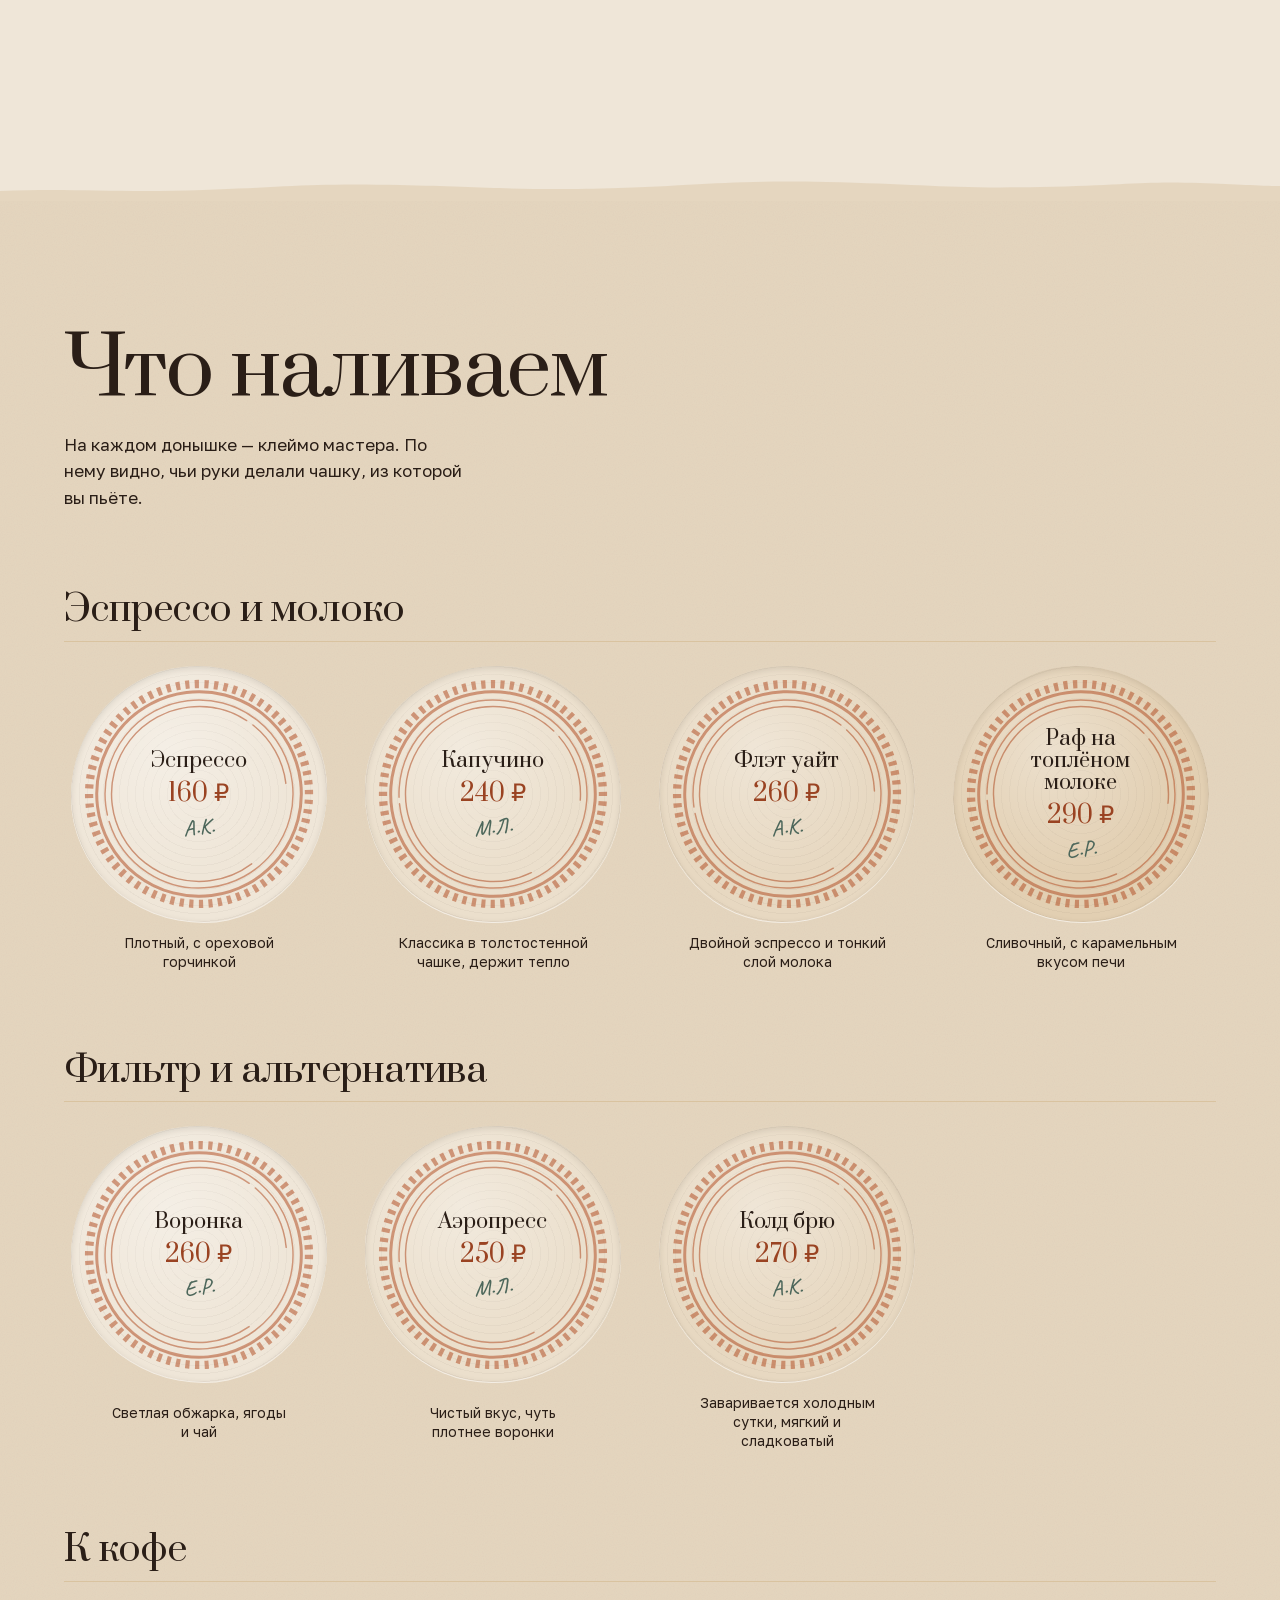
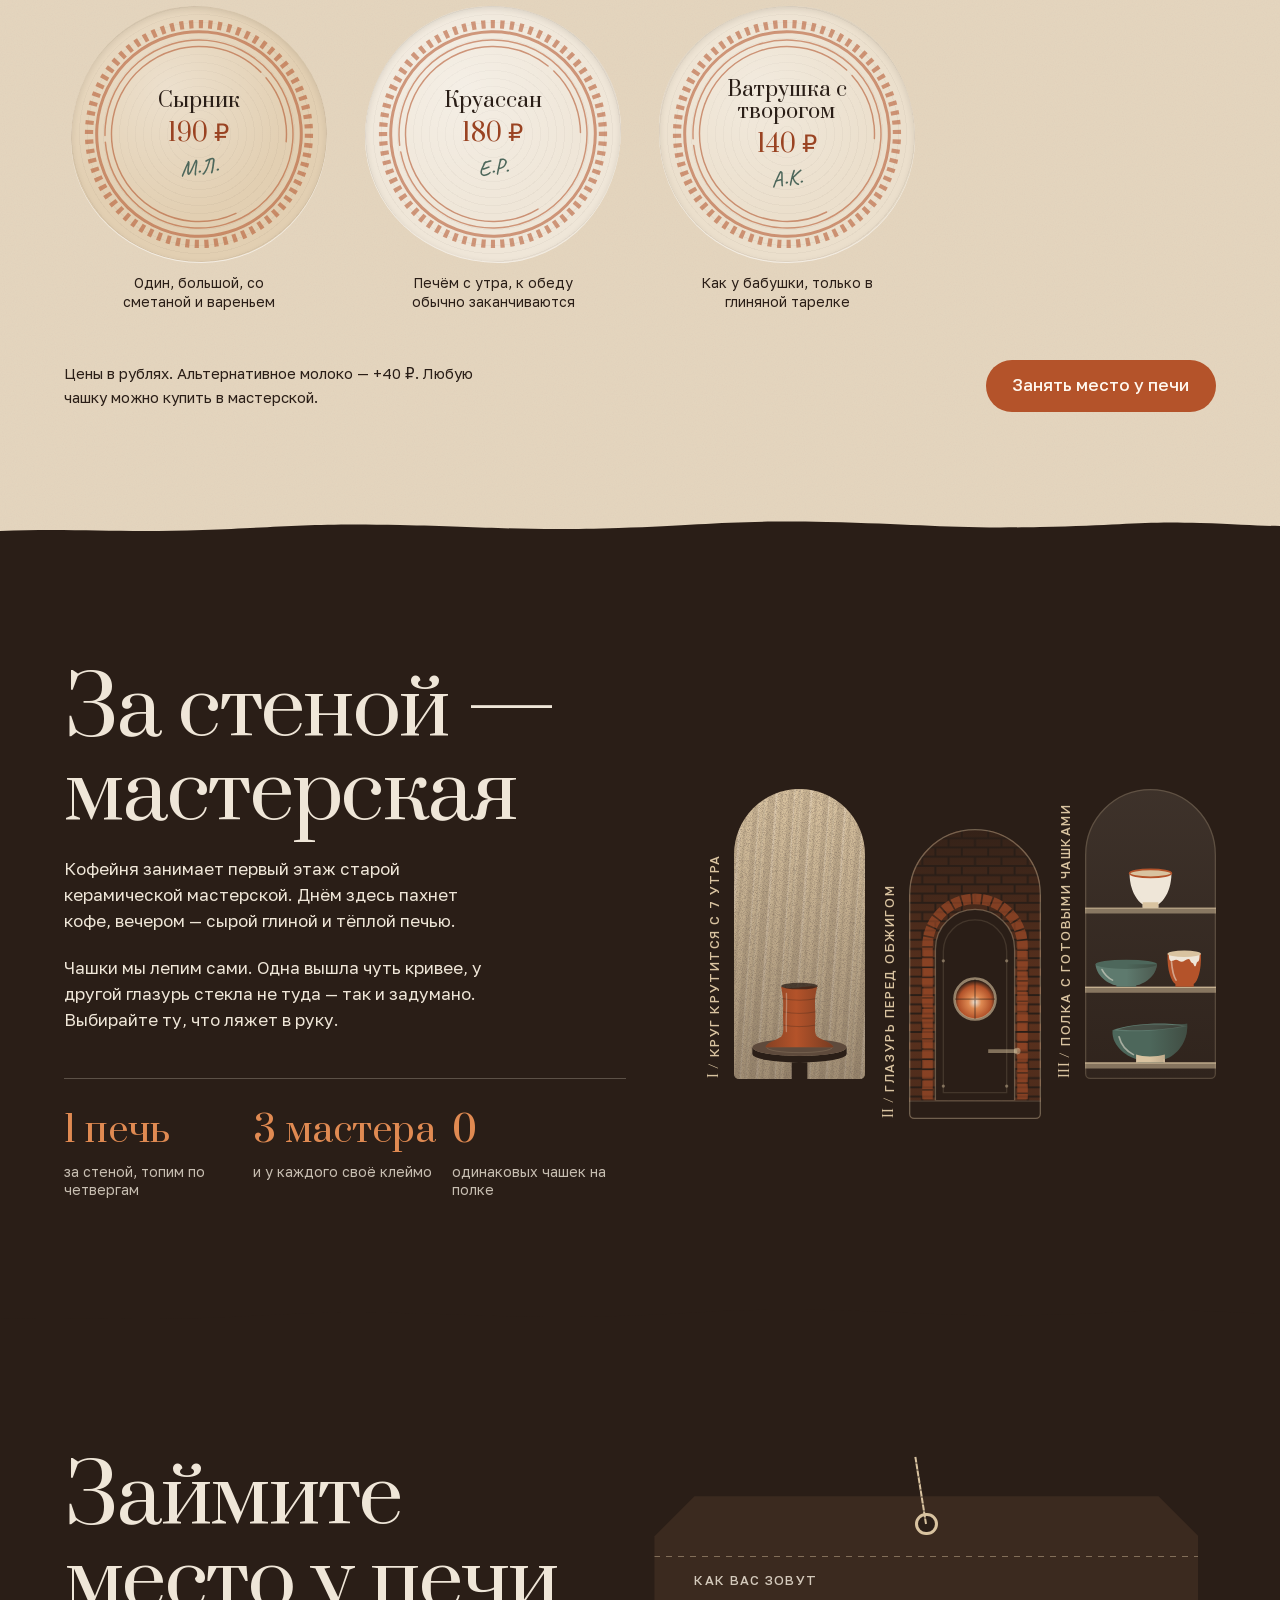
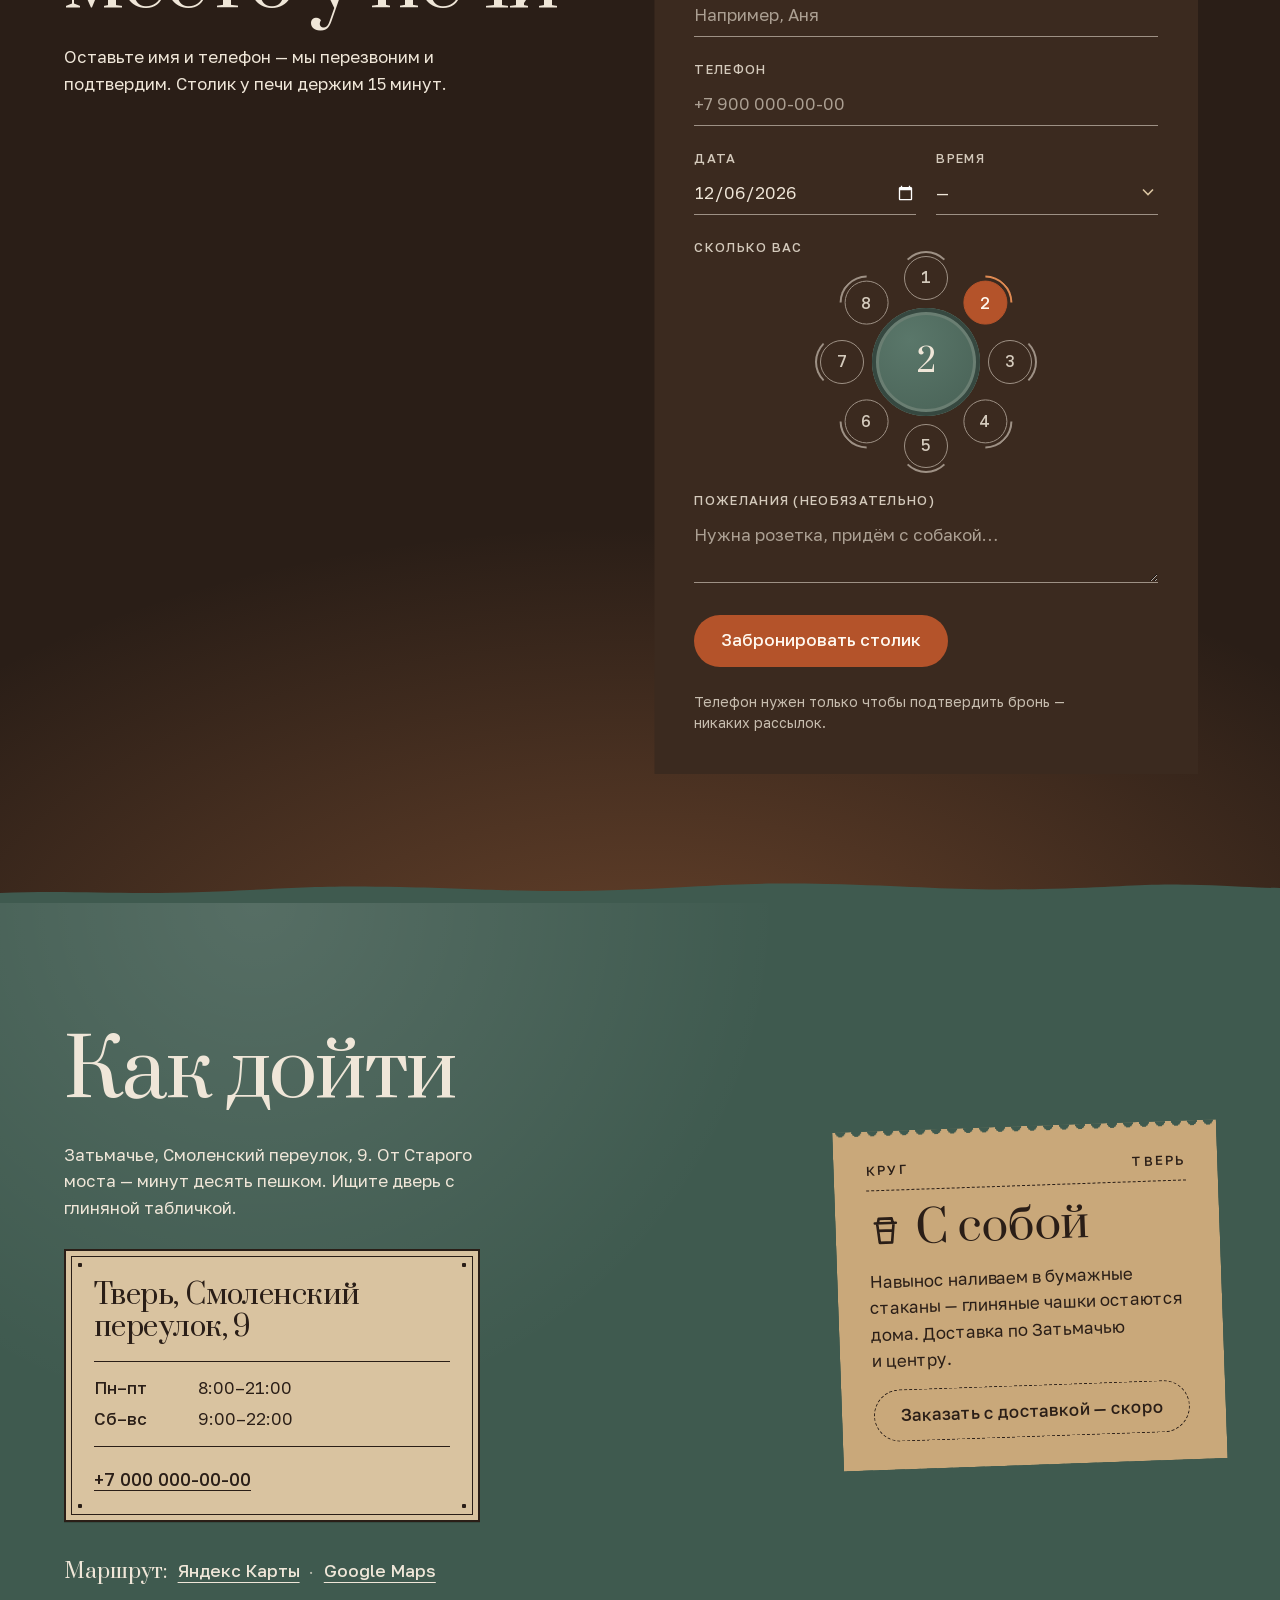
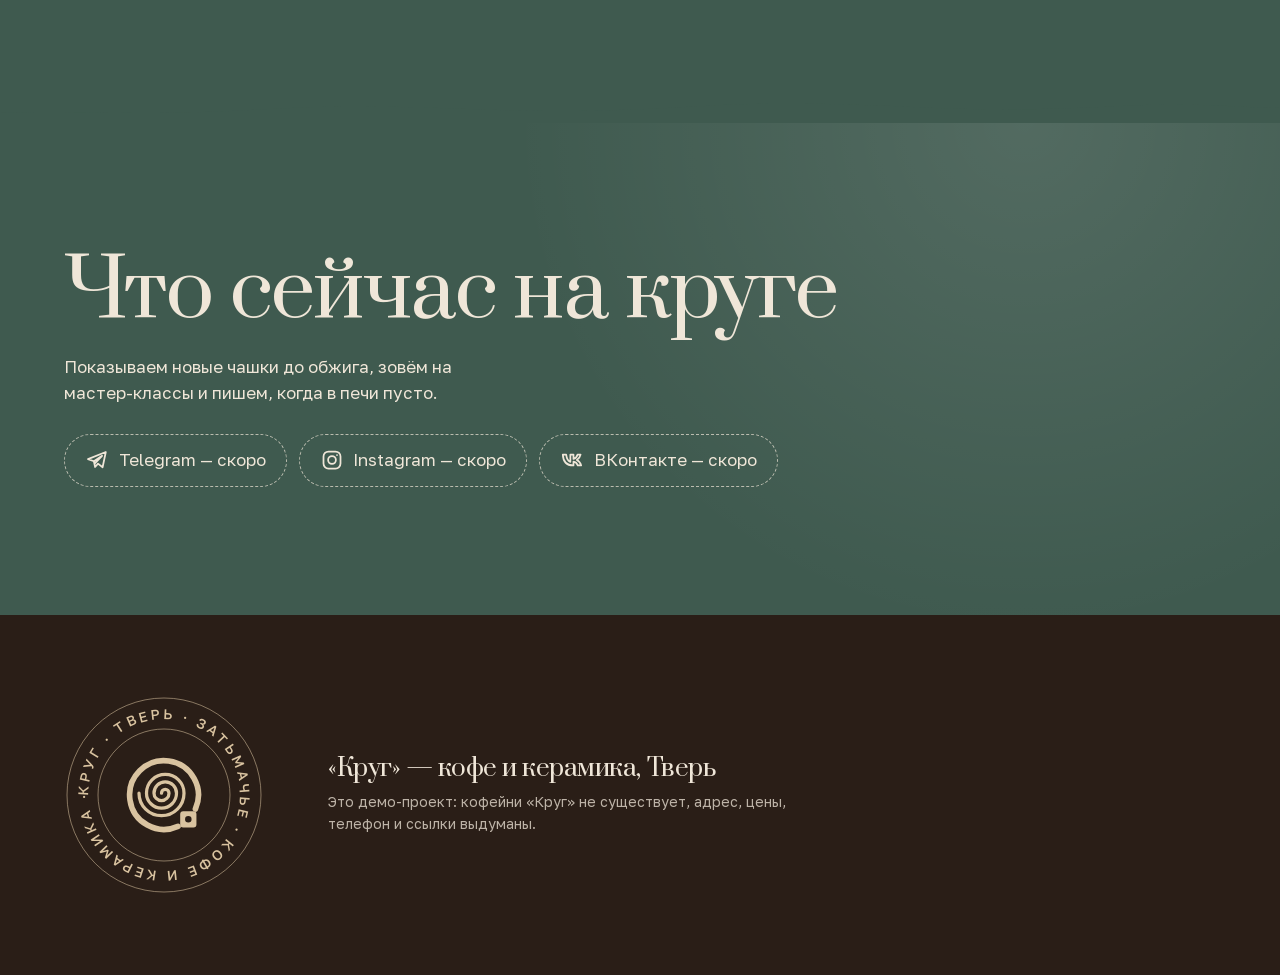
==== commit 8c3594c6: "Плашка «пример сайта» внизу экрана Co-Authored-By: Claude Opus 5.5 <noreply@anthropic.com>" ====
--- a/index.html
+++ b/index.html
@@ -1,4 +1,4 @@
-<!DOCTYPE html><html lang="ru"><head><meta charset="utf-8"><meta name="viewport" content="width=device-width, initial-scale=1"><title>«Круг» — кофейня при гончарной мастерской, Тверь</title><meta name="description" content="Кофе в чашках ручной лепки — в Затьмачье, у печи для обжига. Двух одинаковых чашек нет. Забронируйте столик или заберите кофе с собой."><link rel="canonical" href="https://example.com/"><meta name="robots" content="noindex, nofollow"><meta name="theme-color" content="#efe6d8"><link rel="icon" href="favicon.ico" sizes="32x32"><link rel="icon" href="favicon.svg" type="image/svg+xml"><link rel="apple-touch-icon" href="apple-touch-icon.png"><link rel="manifest" href="manifest.webmanifest"><meta property="og:type" content="website"><meta property="og:locale" content="ru_RU"><meta property="og:site_name" content="Круг"><meta property="og:title" content="«Круг» — кофейня при гончарной мастерской, Тверь"><meta property="og:description" content="Кофе в чашках ручной лепки — в Затьмачье, у печи для обжига. Двух одинаковых чашек нет. Забронируйте столик или заберите кофе с собой."><meta property="og:url" content="https://example.com/"><meta property="og:image" content="https://example.com/og-image.png"><meta property="og:image:type" content="image/png"><meta property="og:image:width" content="1200"><meta property="og:image:height" content="630"><meta property="og:image:alt" content="Знак кофейни «Круг» — спираль глины на гончарном круге"><meta name="twitter:card" content="summary_large_image"><meta name="twitter:title" content="«Круг» — кофейня при гончарной мастерской, Тверь"><meta name="twitter:description" content="Кофе в чашках ручной лепки — в Затьмачье, у печи для обжига. Двух одинаковых чашек нет. Забронируйте столик или заберите кофе с собой."><meta name="twitter:image" content="https://example.com/og-image.png"><style>@font-face{font-family:Prata-6838918c6212789b;src:url("assets/fonts/50a3dbe6eb167934.woff2") format("woff2");font-display:swap;unicode-range:U+0301,U+0400-045F,U+0490-0491,U+04B0-04B1,U+2116;font-weight:400;font-style:normal;}@font-face{font-family:Prata-6838918c6212789b;src:url("assets/fonts/3d700881895882bb.woff2") format("woff2");font-display:swap;unicode-range:U+0000-00FF,U+0131,U+0152-0153,U+02BB-02BC,U+02C6,U+02DA,U+02DC,U+0304,U+0308,U+0329,U+2000-206F,U+20AC,U+2122,U+2191,U+2193,U+2212,U+2215,U+FEFF,U+FFFD;font-weight:400;font-style:normal;}@font-face{font-family:"Prata-6838918c6212789b fallback: Times New Roman";src:local("Times New Roman");font-display:swap;font-weight:400;font-style:normal;size-adjust:61.5385%;ascent-override:161.3625%;descent-override:58.825%;line-gap-override:0%;}@font-face{font-family:"Prata-6838918c6212789b fallback: Times New Roman";src:local("Times New Roman");font-display:swap;font-weight:400;font-style:normal;size-adjust:61.5385%;ascent-override:161.3625%;descent-override:58.825%;line-gap-override:0%;}:root{--font-prata:Prata-6838918c6212789b,"Prata-6838918c6212789b fallback: Times New Roman","Times New Roman",serif;}</style><link rel="preload" href="assets/fonts/50a3dbe6eb167934.woff2" as="font" type="font/woff2" crossorigin><style>@font-face{font-family:"Golos Text-7996975f879c63fe";src:url("assets/fonts/ddd583b46ef3047f.woff2") format("woff2");font-display:swap;unicode-range:U+0301,U+0400-045F,U+0490-0491,U+04B0-04B1,U+2116;font-weight:400;font-style:normal;}@font-face{font-family:"Golos Text-7996975f879c63fe";src:url("assets/fonts/d911f2505890b67e.woff2") format("woff2");font-display:swap;unicode-range:U+0000-00FF,U+0131,U+0152-0153,U+02BB-02BC,U+02C6,U+02DA,U+02DC,U+0304,U+0308,U+0329,U+2000-206F,U+20AC,U+2122,U+2191,U+2193,U+2212,U+2215,U+FEFF,U+FFFD;font-weight:400;font-style:normal;}@font-face{font-family:"Golos Text-7996975f879c63fe";src:url("assets/fonts/ddd583b46ef3047f.woff2") format("woff2");font-display:swap;unicode-range:U+0301,U+0400-045F,U+0490-0491,U+04B0-04B1,U+2116;font-weight:500;font-style:normal;}@font-face{font-family:"Golos Text-7996975f879c63fe";src:url("assets/fonts/d911f2505890b67e.woff2") format("woff2");font-display:swap;unicode-range:U+0000-00FF,U+0131,U+0152-0153,U+02BB-02BC,U+02C6,U+02DA,U+02DC,U+0304,U+0308,U+0329,U+2000-206F,U+20AC,U+2122,U+2191,U+2193,U+2212,U+2215,U+FEFF,U+FFFD;font-weight:500;font-style:normal;}@font-face{font-family:"Golos Text-7996975f879c63fe fallback: Arial";src:local("Arial");font-display:swap;font-weight:400;font-style:normal;size-adjust:103.6337%;ascent-override:94.5638%;descent-override:21.2286%;line-gap-override:0%;}@font-face{font-family:"Golos Text-7996975f879c63fe fallback: Arial";src:local("Arial");font-display:swap;font-weight:400;font-style:normal;size-adjust:103.6337%;ascent-override:94.5638%;descent-override:21.2286%;line-gap-override:0%;}@font-face{font-family:"Golos Text-7996975f879c63fe fallback: Arial";src:local("Arial");font-display:swap;font-weight:500;font-style:normal;size-adjust:103.6337%;ascent-override:94.5638%;descent-override:21.2286%;line-gap-override:0%;}@font-face{font-family:"Golos Text-7996975f879c63fe fallback: Arial";src:local("Arial");font-display:swap;font-weight:500;font-style:normal;size-adjust:103.6337%;ascent-override:94.5638%;descent-override:21.2286%;line-gap-override:0%;}:root{--font-golos:"Golos Text-7996975f879c63fe","Golos Text-7996975f879c63fe fallback: Arial",system-ui,sans-serif;}</style><link rel="preload" href="assets/fonts/ddd583b46ef3047f.woff2" as="font" type="font/woff2" crossorigin><style>@font-face{font-family:Caveat-05689e811df71a4a;src:url("assets/fonts/b27a6bc9d9aab51f.woff2") format("woff2");font-display:swap;font-weight:500;font-style:normal;}:root{--font-caveat:Caveat-05689e811df71a4a,cursive;}</style><link rel="stylesheet" href="assets/Base.BIQcFk7K.css"><link rel="stylesheet" href="assets/index.D3UfDobX.css"></head><body><a class="skip-link" href="#main">Перейти к содержимому</a><div class="demo-banner" role="note">Это пример сайта: кофейня «Круг», адрес, телефон и цены вымышлены. Бронь не отправляется.</div><header class="site-header" data-header data-astro-cid-nen7h5rs><div class="container site-header-inner" data-astro-cid-nen7h5rs><a class="logo" href="#main" aria-label="Круг — наверх" data-astro-cid-nen7h5rs><span class="logo-mark" aria-hidden="true" data-astro-cid-nen7h5rs></span></a><a class="btn btn-primary header-cta" href="#booking" data-header-cta data-astro-cid-nen7h5rs>Занять место у печи</a></div></header><script type="module" src="assets/Header.astro_astro_type_script_index_0_lang.CkxHCZN5.js"></script><div class="gauge" aria-hidden="true" data-gauge data-astro-cid-quvchkzb><div class="gauge-track" data-astro-cid-quvchkzb><span class="gauge-fill" data-astro-cid-quvchkzb></span></div><p class="gauge-label" data-astro-cid-quvchkzb><span class="gauge-stage" data-gauge-stage data-astro-cid-quvchkzb>сырец</span><span class="gauge-temp" data-astro-cid-quvchkzb><span data-gauge-temp data-astro-cid-quvchkzb>20</span>°</span></p></div><script type="module" src="assets/KilnGauge.astro_astro_type_script_index_0_lang.Dmt7gbX-.js"></script><main id="main" tabindex="-1"><section class="hero" id="hero" aria-labelledby="hero-title" data-hero data-astro-cid-ge2uvauf><div class="hero-sticky" data-astro-cid-ge2uvauf><div class="hero-stage" data-pottery data-astro-cid-ge2uvauf><img class="hero-fallback" src="brand/cup-fallback.svg" alt="" width="400" height="400" fetchpriority="high" data-astro-cid-ge2uvauf></div><div class="hero-copy container" data-astro-cid-ge2uvauf><p class="hero-eyebrow" data-astro-cid-ge2uvauf>Тверь, Затьмачье · кофейня и мастерская</p><h1 id="hero-title" class="hero-title" data-astro-cid-ge2uvauf>Кофе в чашке, которую вчера лепили</h1><p class="hero-subtitle" data-astro-cid-ge2uvauf>Утром за стойкой гончар. Чашки — из печи за стеной, и двух одинаковых у нас нет.</p><div class="hero-actions" data-astro-cid-ge2uvauf><a class="btn btn-primary" href="#booking" data-hero-cta data-astro-cid-ge2uvauf>Занять место у печи</a><a class="text-link" href="#menu" data-astro-cid-ge2uvauf>Посмотреть меню</a></div></div><p class="hero-hint" aria-hidden="true" data-astro-cid-ge2uvauf><span class="icon" data-astro-cid-ge2uvauf><svg xmlns="http://www.w3.org/2000/svg" viewBox="0 0 24 24" width="24" height="24" fill="none" stroke="currentColor" stroke-width="1.75" stroke-linecap="round" stroke-linejoin="round" aria-hidden="true"><path d="M12 4.5v15m-6-6 6 6 6-6"/></svg>
+<!DOCTYPE html><html lang="ru"><head><meta charset="utf-8"><meta name="viewport" content="width=device-width, initial-scale=1"><title>«Круг» — кофейня при гончарной мастерской, Тверь</title><meta name="description" content="Кофе в чашках ручной лепки — в Затьмачье, у печи для обжига. Двух одинаковых чашек нет. Забронируйте столик или заберите кофе с собой."><link rel="canonical" href="https://example.com/"><meta name="robots" content="noindex, nofollow"><meta name="theme-color" content="#efe6d8"><link rel="icon" href="favicon.ico" sizes="32x32"><link rel="icon" href="favicon.svg" type="image/svg+xml"><link rel="apple-touch-icon" href="apple-touch-icon.png"><link rel="manifest" href="manifest.webmanifest"><meta property="og:type" content="website"><meta property="og:locale" content="ru_RU"><meta property="og:site_name" content="Круг"><meta property="og:title" content="«Круг» — кофейня при гончарной мастерской, Тверь"><meta property="og:description" content="Кофе в чашках ручной лепки — в Затьмачье, у печи для обжига. Двух одинаковых чашек нет. Забронируйте столик или заберите кофе с собой."><meta property="og:url" content="https://example.com/"><meta property="og:image" content="https://example.com/og-image.png"><meta property="og:image:type" content="image/png"><meta property="og:image:width" content="1200"><meta property="og:image:height" content="630"><meta property="og:image:alt" content="Знак кофейни «Круг» — спираль глины на гончарном круге"><meta name="twitter:card" content="summary_large_image"><meta name="twitter:title" content="«Круг» — кофейня при гончарной мастерской, Тверь"><meta name="twitter:description" content="Кофе в чашках ручной лепки — в Затьмачье, у печи для обжига. Двух одинаковых чашек нет. Забронируйте столик или заберите кофе с собой."><meta name="twitter:image" content="https://example.com/og-image.png"><style>@font-face{font-family:Prata-6838918c6212789b;src:url("assets/fonts/50a3dbe6eb167934.woff2") format("woff2");font-display:swap;unicode-range:U+0301,U+0400-045F,U+0490-0491,U+04B0-04B1,U+2116;font-weight:400;font-style:normal;}@font-face{font-family:Prata-6838918c6212789b;src:url("assets/fonts/3d700881895882bb.woff2") format("woff2");font-display:swap;unicode-range:U+0000-00FF,U+0131,U+0152-0153,U+02BB-02BC,U+02C6,U+02DA,U+02DC,U+0304,U+0308,U+0329,U+2000-206F,U+20AC,U+2122,U+2191,U+2193,U+2212,U+2215,U+FEFF,U+FFFD;font-weight:400;font-style:normal;}@font-face{font-family:"Prata-6838918c6212789b fallback: Times New Roman";src:local("Times New Roman");font-display:swap;font-weight:400;font-style:normal;size-adjust:61.5385%;ascent-override:161.3625%;descent-override:58.825%;line-gap-override:0%;}@font-face{font-family:"Prata-6838918c6212789b fallback: Times New Roman";src:local("Times New Roman");font-display:swap;font-weight:400;font-style:normal;size-adjust:61.5385%;ascent-override:161.3625%;descent-override:58.825%;line-gap-override:0%;}:root{--font-prata:Prata-6838918c6212789b,"Prata-6838918c6212789b fallback: Times New Roman","Times New Roman",serif;}</style><link rel="preload" href="assets/fonts/50a3dbe6eb167934.woff2" as="font" type="font/woff2" crossorigin><style>@font-face{font-family:"Golos Text-7996975f879c63fe";src:url("assets/fonts/ddd583b46ef3047f.woff2") format("woff2");font-display:swap;unicode-range:U+0301,U+0400-045F,U+0490-0491,U+04B0-04B1,U+2116;font-weight:400;font-style:normal;}@font-face{font-family:"Golos Text-7996975f879c63fe";src:url("assets/fonts/d911f2505890b67e.woff2") format("woff2");font-display:swap;unicode-range:U+0000-00FF,U+0131,U+0152-0153,U+02BB-02BC,U+02C6,U+02DA,U+02DC,U+0304,U+0308,U+0329,U+2000-206F,U+20AC,U+2122,U+2191,U+2193,U+2212,U+2215,U+FEFF,U+FFFD;font-weight:400;font-style:normal;}@font-face{font-family:"Golos Text-7996975f879c63fe";src:url("assets/fonts/ddd583b46ef3047f.woff2") format("woff2");font-display:swap;unicode-range:U+0301,U+0400-045F,U+0490-0491,U+04B0-04B1,U+2116;font-weight:500;font-style:normal;}@font-face{font-family:"Golos Text-7996975f879c63fe";src:url("assets/fonts/d911f2505890b67e.woff2") format("woff2");font-display:swap;unicode-range:U+0000-00FF,U+0131,U+0152-0153,U+02BB-02BC,U+02C6,U+02DA,U+02DC,U+0304,U+0308,U+0329,U+2000-206F,U+20AC,U+2122,U+2191,U+2193,U+2212,U+2215,U+FEFF,U+FFFD;font-weight:500;font-style:normal;}@font-face{font-family:"Golos Text-7996975f879c63fe fallback: Arial";src:local("Arial");font-display:swap;font-weight:400;font-style:normal;size-adjust:103.6337%;ascent-override:94.5638%;descent-override:21.2286%;line-gap-override:0%;}@font-face{font-family:"Golos Text-7996975f879c63fe fallback: Arial";src:local("Arial");font-display:swap;font-weight:400;font-style:normal;size-adjust:103.6337%;ascent-override:94.5638%;descent-override:21.2286%;line-gap-override:0%;}@font-face{font-family:"Golos Text-7996975f879c63fe fallback: Arial";src:local("Arial");font-display:swap;font-weight:500;font-style:normal;size-adjust:103.6337%;ascent-override:94.5638%;descent-override:21.2286%;line-gap-override:0%;}@font-face{font-family:"Golos Text-7996975f879c63fe fallback: Arial";src:local("Arial");font-display:swap;font-weight:500;font-style:normal;size-adjust:103.6337%;ascent-override:94.5638%;descent-override:21.2286%;line-gap-override:0%;}:root{--font-golos:"Golos Text-7996975f879c63fe","Golos Text-7996975f879c63fe fallback: Arial",system-ui,sans-serif;}</style><link rel="preload" href="assets/fonts/ddd583b46ef3047f.woff2" as="font" type="font/woff2" crossorigin><style>@font-face{font-family:Caveat-05689e811df71a4a;src:url("assets/fonts/b27a6bc9d9aab51f.woff2") format("woff2");font-display:swap;font-weight:500;font-style:normal;}:root{--font-caveat:Caveat-05689e811df71a4a,cursive;}</style><link rel="stylesheet" href="assets/Base.BoPAgCVy.css"><link rel="stylesheet" href="assets/index.D3UfDobX.css"></head><body><a class="skip-link" href="#main">Перейти к содержимому</a><div class="demo-banner" role="note">Это пример сайта: кофейня «Круг», адрес, телефон и цены вымышлены. Бронь не отправляется.</div><header class="site-header" data-header data-astro-cid-nen7h5rs><div class="container site-header-inner" data-astro-cid-nen7h5rs><a class="logo" href="#main" aria-label="Круг — наверх" data-astro-cid-nen7h5rs><span class="logo-mark" aria-hidden="true" data-astro-cid-nen7h5rs></span></a><a class="btn btn-primary header-cta" href="#booking" data-header-cta data-astro-cid-nen7h5rs>Занять место у печи</a></div></header><script type="module" src="assets/Header.astro_astro_type_script_index_0_lang.CkxHCZN5.js"></script><div class="gauge" aria-hidden="true" data-gauge data-astro-cid-quvchkzb><div class="gauge-track" data-astro-cid-quvchkzb><span class="gauge-fill" data-astro-cid-quvchkzb></span></div><p class="gauge-label" data-astro-cid-quvchkzb><span class="gauge-stage" data-gauge-stage data-astro-cid-quvchkzb>сырец</span><span class="gauge-temp" data-astro-cid-quvchkzb><span data-gauge-temp data-astro-cid-quvchkzb>20</span>°</span></p></div><script type="module" src="assets/KilnGauge.astro_astro_type_script_index_0_lang.Dmt7gbX-.js"></script><main id="main" tabindex="-1"><section class="hero" id="hero" aria-labelledby="hero-title" data-hero data-astro-cid-ge2uvauf><div class="hero-sticky" data-astro-cid-ge2uvauf><div class="hero-stage" data-pottery data-astro-cid-ge2uvauf><img class="hero-fallback" src="brand/cup-fallback.svg" alt="" width="400" height="400" fetchpriority="high" data-astro-cid-ge2uvauf></div><div class="hero-copy container" data-astro-cid-ge2uvauf><p class="hero-eyebrow" data-astro-cid-ge2uvauf>Тверь, Затьмачье · кофейня и мастерская</p><h1 id="hero-title" class="hero-title" data-astro-cid-ge2uvauf>Кофе в чашке, которую вчера лепили</h1><p class="hero-subtitle" data-astro-cid-ge2uvauf>Утром за стойкой гончар. Чашки — из печи за стеной, и двух одинаковых у нас нет.</p><div class="hero-actions" data-astro-cid-ge2uvauf><a class="btn btn-primary" href="#booking" data-hero-cta data-astro-cid-ge2uvauf>Занять место у печи</a><a class="text-link" href="#menu" data-astro-cid-ge2uvauf>Посмотреть меню</a></div></div><p class="hero-hint" aria-hidden="true" data-astro-cid-ge2uvauf><span class="icon" data-astro-cid-ge2uvauf><svg xmlns="http://www.w3.org/2000/svg" viewBox="0 0 24 24" width="24" height="24" fill="none" stroke="currentColor" stroke-width="1.75" stroke-linecap="round" stroke-linejoin="round" aria-hidden="true"><path d="M12 4.5v15m-6-6 6 6 6-6"/></svg>
 </span>Листайте — глина примет форму</p></div></section><script type="module" src="assets/Hero.astro_astro_type_script_index_0_lang.DMUBPs9f.js"></script><section class="menu section texture-raw" id="menu" aria-labelledby="menu-title" data-astro-cid-xrc56gie><div class="container" data-astro-cid-xrc56gie><h2 id="menu-title" class="section-title" data-astro-cid-xrc56gie>Что наливаем</h2><p class="menu-intro" data-astro-cid-xrc56gie>На каждом донышке — клеймо мастера. По нему видно, чьи руки делали чашку, из которой вы пьёте.</p><div class="menu-group" data-astro-cid-xrc56gie><h3 class="menu-group-title" data-astro-cid-xrc56gie>Эспрессо и молоко</h3><ul class="menu-list" role="list" data-astro-cid-xrc56gie><li class="dish" style="--tilt: -7deg; --tone: #efe6d8; --shape: 49% 51% 48% 52% / 51% 48% 52% 49%;" data-astro-cid-xrc56gie><div class="stamp" data-astro-cid-xrc56gie><span class="stamp-ring" aria-hidden="true" data-astro-cid-xrc56gie></span><div class="stamp-body" data-astro-cid-xrc56gie><h4 class="stamp-name" data-astro-cid-xrc56gie>Эспрессо</h4><p class="stamp-price" data-astro-cid-xrc56gie>160&nbsp;₽</p><p class="stamp-master" data-astro-cid-xrc56gie><span class="visually-hidden" data-astro-cid-xrc56gie>Клеймо мастера: </span>А.К.</p></div></div><p class="dish-desc" data-astro-cid-xrc56gie>Плотный, с ореховой горчинкой</p></li><li class="dish" style="--tilt: 4deg; --tone: #ebdfcc; --shape: 52% 48% 50% 50% / 48% 52% 49% 51%;" data-astro-cid-xrc56gie><div class="stamp" data-astro-cid-xrc56gie><span class="stamp-ring" aria-hidden="true" data-astro-cid-xrc56gie></span><div class="stamp-body" data-astro-cid-xrc56gie><h4 class="stamp-name" data-astro-cid-xrc56gie>Капучино</h4><p class="stamp-price" data-astro-cid-xrc56gie>240&nbsp;₽</p><p class="stamp-master" data-astro-cid-xrc56gie><span class="visually-hidden" data-astro-cid-xrc56gie>Клеймо мастера: </span>М.Л.</p></div></div><p class="dish-desc" data-astro-cid-xrc56gie>Классика в толстостенной чашке, держит тепло</p></li><li class="dish" style="--tilt: -2deg; --tone: #e7d8c1; --shape: 50% 50% 52% 48% / 50% 49% 51% 50%;" data-astro-cid-xrc56gie><div class="stamp" data-astro-cid-xrc56gie><span class="stamp-ring" aria-hidden="true" data-astro-cid-xrc56gie></span><div class="stamp-body" data-astro-cid-xrc56gie><h4 class="stamp-name" data-astro-cid-xrc56gie>Флэт уайт</h4><p class="stamp-price" data-astro-cid-xrc56gie>260&nbsp;₽</p><p class="stamp-master" data-astro-cid-xrc56gie><span class="visually-hidden" data-astro-cid-xrc56gie>Клеймо мастера: </span>А.К.</p></div></div><p class="dish-desc" data-astro-cid-xrc56gie>Двойной эспрессо и тонкий слой молока</p></li><li class="dish" style="--tilt: 6deg; --tone: #e2cfb2; --shape: 48% 52% 49% 51% / 52% 50% 50% 48%;" data-astro-cid-xrc56gie><div class="stamp" data-astro-cid-xrc56gie><span class="stamp-ring" aria-hidden="true" data-astro-cid-xrc56gie></span><div class="stamp-body" data-astro-cid-xrc56gie><h4 class="stamp-name" data-astro-cid-xrc56gie>Раф на топлёном молоке</h4><p class="stamp-price" data-astro-cid-xrc56gie>290&nbsp;₽</p><p class="stamp-master" data-astro-cid-xrc56gie><span class="visually-hidden" data-astro-cid-xrc56gie>Клеймо мастера: </span>Е.Р.</p></div></div><p class="dish-desc" data-astro-cid-xrc56gie>Сливочный, с карамельным вкусом печи</p></li></ul></div><div class="menu-group" data-astro-cid-xrc56gie><h3 class="menu-group-title" data-astro-cid-xrc56gie>Фильтр и альтернатива</h3><ul class="menu-list" role="list" data-astro-cid-xrc56gie><li class="dish" style="--tilt: -5deg; --tone: #efe6d8; --shape: 49% 51% 48% 52% / 51% 48% 52% 49%;" data-astro-cid-xrc56gie><div class="stamp" data-astro-cid-xrc56gie><span class="stamp-ring" aria-hidden="true" data-astro-cid-xrc56gie></span><div class="stamp-body" data-astro-cid-xrc56gie><h4 class="stamp-name" data-astro-cid-xrc56gie>Воронка</h4><p class="stamp-price" data-astro-cid-xrc56gie>260&nbsp;₽</p><p class="stamp-master" data-astro-cid-xrc56gie><span class="visually-hidden" data-astro-cid-xrc56gie>Клеймо мастера: </span>Е.Р.</p></div></div><p class="dish-desc" data-astro-cid-xrc56gie>Светлая обжарка, ягоды и чай</p></li><li class="dish" style="--tilt: 2deg; --tone: #ebdfcc; --shape: 52% 48% 50% 50% / 48% 52% 49% 51%;" data-astro-cid-xrc56gie><div class="stamp" data-astro-cid-xrc56gie><span class="stamp-ring" aria-hidden="true" data-astro-cid-xrc56gie></span><div class="stamp-body" data-astro-cid-xrc56gie><h4 class="stamp-name" data-astro-cid-xrc56gie>Аэропресс</h4><p class="stamp-price" data-astro-cid-xrc56gie>250&nbsp;₽</p><p class="stamp-master" data-astro-cid-xrc56gie><span class="visually-hidden" data-astro-cid-xrc56gie>Клеймо мастера: </span>М.Л.</p></div></div><p class="dish-desc" data-astro-cid-xrc56gie>Чистый вкус, чуть плотнее воронки</p></li><li class="dish" style="--tilt: -4deg; --tone: #e7d8c1; --shape: 50% 50% 52% 48% / 50% 49% 51% 50%;" data-astro-cid-xrc56gie><div class="stamp" data-astro-cid-xrc56gie><span class="stamp-ring" aria-hidden="true" data-astro-cid-xrc56gie></span><div class="stamp-body" data-astro-cid-xrc56gie><h4 class="stamp-name" data-astro-cid-xrc56gie>Колд брю</h4><p class="stamp-price" data-astro-cid-xrc56gie>270&nbsp;₽</p><p class="stamp-master" data-astro-cid-xrc56gie><span class="visually-hidden" data-astro-cid-xrc56gie>Клеймо мастера: </span>А.К.</p></div></div><p class="dish-desc" data-astro-cid-xrc56gie>Заваривается холодным сутки, мягкий и сладковатый</p></li></ul></div><div class="menu-group" data-astro-cid-xrc56gie><h3 class="menu-group-title" data-astro-cid-xrc56gie>К кофе</h3><ul class="menu-list" role="list" data-astro-cid-xrc56gie><li class="dish" style="--tilt: 5deg; --tone: #e2cfb2; --shape: 48% 52% 49% 51% / 52% 50% 50% 48%;" data-astro-cid-xrc56gie><div class="stamp" data-astro-cid-xrc56gie><span class="stamp-ring" aria-hidden="true" data-astro-cid-xrc56gie></span><div class="stamp-body" data-astro-cid-xrc56gie><h4 class="stamp-name" data-astro-cid-xrc56gie>Сырник</h4><p class="stamp-price" data-astro-cid-xrc56gie>190&nbsp;₽</p><p class="stamp-master" data-astro-cid-xrc56gie><span class="visually-hidden" data-astro-cid-xrc56gie>Клеймо мастера: </span>М.Л.</p></div></div><p class="dish-desc" data-astro-cid-xrc56gie>Один, большой, со сметаной и вареньем</p></li><li class="dish" style="--tilt: -1deg; --tone: #efe6d8; --shape: 49% 51% 48% 52% / 51% 48% 52% 49%;" data-astro-cid-xrc56gie><div class="stamp" data-astro-cid-xrc56gie><span class="stamp-ring" aria-hidden="true" data-astro-cid-xrc56gie></span><div class="stamp-body" data-astro-cid-xrc56gie><h4 class="stamp-name" data-astro-cid-xrc56gie>Круассан</h4><p class="stamp-price" data-astro-cid-xrc56gie>180&nbsp;₽</p><p class="stamp-master" data-astro-cid-xrc56gie><span class="visually-hidden" data-astro-cid-xrc56gie>Клеймо мастера: </span>Е.Р.</p></div></div><p class="dish-desc" data-astro-cid-xrc56gie>Печём с утра, к обеду обычно заканчиваются</p></li><li class="dish" style="--tilt: 3deg; --tone: #ebdfcc; --shape: 52% 48% 50% 50% / 48% 52% 49% 51%;" data-astro-cid-xrc56gie><div class="stamp" data-astro-cid-xrc56gie><span class="stamp-ring" aria-hidden="true" data-astro-cid-xrc56gie></span><div class="stamp-body" data-astro-cid-xrc56gie><h4 class="stamp-name" data-astro-cid-xrc56gie>Ватрушка с творогом</h4><p class="stamp-price" data-astro-cid-xrc56gie>140&nbsp;₽</p><p class="stamp-master" data-astro-cid-xrc56gie><span class="visually-hidden" data-astro-cid-xrc56gie>Клеймо мастера: </span>А.К.</p></div></div><p class="dish-desc" data-astro-cid-xrc56gie>Как у бабушки, только в глиняной тарелке</p></li></ul></div><div class="menu-footer" data-astro-cid-xrc56gie><p class="menu-note" data-astro-cid-xrc56gie>Цены в рублях. Альтернативное молоко — +40 ₽. Любую чашку можно купить в мастерской.</p><a class="btn btn-primary" href="#booking" data-astro-cid-xrc56gie>Занять место у печи</a></div></div></section><section class="workshop section on-dark" id="workshop" aria-labelledby="workshop-title" data-astro-cid-dsvxq6ap><div class="container workshop-grid" data-astro-cid-dsvxq6ap><div class="workshop-text" data-astro-cid-dsvxq6ap><h2 id="workshop-title" class="section-title" data-astro-cid-dsvxq6ap>За стеной — мастерская</h2><p data-astro-cid-dsvxq6ap>Кофейня занимает первый этаж старой керамической мастерской. Днём здесь пахнет кофе, вечером — сырой глиной и тёплой печью.</p><p data-astro-cid-dsvxq6ap>Чашки мы лепим сами. Одна вышла чуть кривее, у другой глазурь стекла не туда — так и задумано. Выбирайте ту, что ляжет в руку.</p><dl class="facts" data-astro-cid-dsvxq6ap><div class="fact" data-astro-cid-dsvxq6ap><dt data-astro-cid-dsvxq6ap>1 печь</dt><dd data-astro-cid-dsvxq6ap>за стеной, топим по четвергам</dd></div><div class="fact" data-astro-cid-dsvxq6ap><dt data-astro-cid-dsvxq6ap>3 мастера</dt><dd data-astro-cid-dsvxq6ap>и у каждого своё клеймо</dd></div><div class="fact" data-astro-cid-dsvxq6ap><dt data-astro-cid-dsvxq6ap>0</dt><dd data-astro-cid-dsvxq6ap>одинаковых чашек на полке</dd></div></dl></div><ul class="plates" role="list" data-astro-cid-dsvxq6ap><li class="plate plate-raw" data-astro-cid-dsvxq6ap><figure data-astro-cid-dsvxq6ap><img src="brand/plates/raw.svg" alt="" width="200" height="440" loading="lazy" decoding="async" data-astro-cid-dsvxq6ap><figcaption class="plate-caption" data-astro-cid-dsvxq6ap><span class="plate-num" data-astro-cid-dsvxq6ap>I</span>Круг крутится с 7 утра</figcaption></figure></li><li class="plate plate-kiln" data-astro-cid-dsvxq6ap><figure data-astro-cid-dsvxq6ap><img src="brand/plates/kiln.svg" alt="" width="200" height="440" loading="lazy" decoding="async" data-astro-cid-dsvxq6ap><figcaption class="plate-caption" data-astro-cid-dsvxq6ap><span class="plate-num" data-astro-cid-dsvxq6ap>II</span>Глазурь перед обжигом</figcaption></figure></li><li class="plate plate-glazed" data-astro-cid-dsvxq6ap><figure data-astro-cid-dsvxq6ap><img src="brand/plates/glazed.svg" alt="" width="200" height="440" loading="lazy" decoding="async" data-astro-cid-dsvxq6ap><figcaption class="plate-caption" data-astro-cid-dsvxq6ap><span class="plate-num" data-astro-cid-dsvxq6ap>III</span>Полка с готовыми чашками</figcaption></figure></li></ul></div></section><section class="booking section on-dark" id="booking" aria-labelledby="booking-title" data-astro-cid-5n25xmrl><div class="container booking-grid" data-astro-cid-5n25xmrl><div class="booking-head" data-astro-cid-5n25xmrl><h2 id="booking-title" class="section-title" data-astro-cid-5n25xmrl>Займите место у печи</h2><p data-astro-cid-5n25xmrl>Оставьте имя и телефон — мы перезвоним и подтвердим. Столик у печи держим 15 минут.</p></div><div class="booking-body" data-astro-cid-5n25xmrl><form class="booking-form" method="post" novalidate data-booking data-errors="{&quot;name&quot;:&quot;Напишите, как к вам обращаться — хватит имени.&quot;,&quot;phoneEmpty&quot;:&quot;Оставьте телефон — по нему мы подтвердим бронь.&quot;,&quot;phone&quot;:&quot;Похоже, в номере не хватает цифр. Проверьте его — по нему мы подтвердим бронь.&quot;,&quot;date&quot;:&quot;Выберите день не раньше сегодняшнего.&quot;,&quot;timeEmpty&quot;:&quot;Выберите время.&quot;,&quot;timePast&quot;:&quot;Это время уже прошло — выберите другое.&quot;,&quot;guests&quot;:&quot;Укажите число гостей от 1 до 8. Если вас больше — позвоните, что-нибудь придумаем.&quot;,&quot;generic&quot;:&quot;Не получилось отправить бронь. Проверьте интернет и попробуйте ещё раз или позвоните нам.&quot;}" data-no-slots="На этот день мест уже нет" data-sending="Отправляем…" data-astro-cid-5n25xmrl><div class="field" data-astro-cid-5n25xmrl><label for="bk-name" data-astro-cid-5n25xmrl>Как вас зовут</label><input id="bk-name" name="name" type="text" autocomplete="given-name" placeholder="Например, Аня" required maxlength="60" data-astro-cid-5n25xmrl><p class="field-error" id="bk-name-error" hidden data-astro-cid-5n25xmrl></p></div><div class="field" data-astro-cid-5n25xmrl><label for="bk-phone" data-astro-cid-5n25xmrl>Телефон</label><input id="bk-phone" name="phone" type="tel" inputmode="tel" autocomplete="tel" placeholder="+7 900 000-00-00" required maxlength="20" data-astro-cid-5n25xmrl><p class="field-error" id="bk-phone-error" hidden data-astro-cid-5n25xmrl></p></div><div class="field-row" data-astro-cid-5n25xmrl><div class="field" data-astro-cid-5n25xmrl><label for="bk-date" data-astro-cid-5n25xmrl>Дата</label><input id="bk-date" name="date" type="date" required data-astro-cid-5n25xmrl><p class="field-error" id="bk-date-error" hidden data-astro-cid-5n25xmrl></p></div><div class="field" data-astro-cid-5n25xmrl><label for="bk-time" data-astro-cid-5n25xmrl>Время</label><select id="bk-time" name="time" required aria-invalid="false" data-astro-cid-5n25xmrl><option value="" data-astro-cid-5n25xmrl>—</option></select><p class="field-error" id="bk-time-error" hidden data-astro-cid-5n25xmrl></p></div></div><fieldset class="field guests" data-astro-cid-5n25xmrl><legend data-astro-cid-5n25xmrl>Сколько вас</legend><div class="guests-options" data-astro-cid-5n25xmrl><span class="guests-table" aria-hidden="true" data-astro-cid-5n25xmrl><span data-table-count data-astro-cid-5n25xmrl>2</span></span><label class="guest" style="--i: 0" data-astro-cid-5n25xmrl><input type="radio" name="guests" value="1" data-astro-cid-5n25xmrl><span data-astro-cid-5n25xmrl>1</span></label><label class="guest" style="--i: 1" data-astro-cid-5n25xmrl><input type="radio" name="guests" value="2" checked data-astro-cid-5n25xmrl><span data-astro-cid-5n25xmrl>2</span></label><label class="guest" style="--i: 2" data-astro-cid-5n25xmrl><input type="radio" name="guests" value="3" data-astro-cid-5n25xmrl><span data-astro-cid-5n25xmrl>3</span></label><label class="guest" style="--i: 3" data-astro-cid-5n25xmrl><input type="radio" name="guests" value="4" data-astro-cid-5n25xmrl><span data-astro-cid-5n25xmrl>4</span></label><label class="guest" style="--i: 4" data-astro-cid-5n25xmrl><input type="radio" name="guests" value="5" data-astro-cid-5n25xmrl><span data-astro-cid-5n25xmrl>5</span></label><label class="guest" style="--i: 5" data-astro-cid-5n25xmrl><input type="radio" name="guests" value="6" data-astro-cid-5n25xmrl><span data-astro-cid-5n25xmrl>6</span></label><label class="guest" style="--i: 6" data-astro-cid-5n25xmrl><input type="radio" name="guests" value="7" data-astro-cid-5n25xmrl><span data-astro-cid-5n25xmrl>7</span></label><label class="guest" style="--i: 7" data-astro-cid-5n25xmrl><input type="radio" name="guests" value="8" data-astro-cid-5n25xmrl><span data-astro-cid-5n25xmrl>8</span></label></div><p class="field-error" id="bk-guests-error" hidden data-astro-cid-5n25xmrl></p></fieldset><div class="field" data-astro-cid-5n25xmrl><label for="bk-comment" data-astro-cid-5n25xmrl>Пожелания (необязательно)</label><textarea id="bk-comment" name="comment" rows="2" maxlength="300" placeholder="Нужна розетка, придём с собакой…" data-astro-cid-5n25xmrl></textarea></div><button class="btn btn-primary booking-submit" type="submit" data-astro-cid-5n25xmrl>Забронировать столик</button><p class="booking-privacy" data-astro-cid-5n25xmrl>Телефон нужен только чтобы подтвердить бронь — никаких рассылок.</p><p class="field-error form-error" role="alert" hidden data-astro-cid-5n25xmrl>Не получилось отправить бронь. Проверьте интернет и попробуйте ещё раз или позвоните нам.</p><p class="visually-hidden" aria-live="polite" data-status data-astro-cid-5n25xmrl></p></form><div class="booking-success" tabindex="-1" role="region" aria-labelledby="bk-success-title" hidden data-success data-astro-cid-5n25xmrl><div class="stamp" data-astro-cid-5n25xmrl><h3 id="bk-success-title" data-astro-cid-5n25xmrl>Место за вами</h3><p class="booking-summary" data-summary data-astro-cid-5n25xmrl></p></div><p class="booking-success-text" data-astro-cid-5n25xmrl>Это пример сайта — заявка никуда не отправлена, перезванивать никто не будет.</p><button class="btn btn-ghost" type="button" data-again data-astro-cid-5n25xmrl>Забронировать ещё</button></div></div></div></section><script type="module" src="assets/Booking.astro_astro_type_script_index_0_lang.B9CbCxfi.js"></script><script type="module" src="assets/Booking.astro_astro_type_script_index_1_lang.CIlF6-3p.js"></script><section class="visit section on-dark" id="visit" aria-labelledby="visit-title" data-astro-cid-hphvozhs><div class="container visit-grid" data-astro-cid-hphvozhs><div class="visit-main" data-astro-cid-hphvozhs><h2 id="visit-title" class="section-title" data-astro-cid-hphvozhs>Как дойти</h2><p class="visit-text" data-astro-cid-hphvozhs>Затьмачье, Смоленский переулок, 9. От Старого моста — минут десять пешком. Ищите дверь с глиняной табличкой.</p><!-- Та самая глиняная табличка с двери --><div class="plate" data-astro-cid-hphvozhs><p class="plate-address" data-astro-cid-hphvozhs>Тверь, Смоленский переулок, 9</p><dl class="plate-hours" data-astro-cid-hphvozhs><div class="plate-row" data-astro-cid-hphvozhs><dt data-astro-cid-hphvozhs>Пн–пт</dt><dd data-astro-cid-hphvozhs>8:00–21:00</dd></div><div class="plate-row" data-astro-cid-hphvozhs><dt data-astro-cid-hphvozhs>Сб–вс</dt><dd data-astro-cid-hphvozhs>9:00–22:00</dd></div></dl><a class="plate-phone" href="tel:+70000000000" data-astro-cid-hphvozhs>+7 000 000-00-00</a></div><p class="route" data-astro-cid-hphvozhs><span class="route-label" data-astro-cid-hphvozhs>Маршрут:</span><a href="https://yandex.ru/maps/?text=%D0%A2%D0%B2%D0%B5%D1%80%D1%8C%2C%20%D0%A1%D0%BC%D0%BE%D0%BB%D0%B5%D0%BD%D1%81%D0%BA%D0%B8%D0%B9%20%D0%BF%D0%B5%D1%80%D0%B5%D1%83%D0%BB%D0%BE%D0%BA%2C%209" target="_blank" rel="noopener noreferrer" data-astro-cid-hphvozhs>Яндекс Карты<span class="visually-hidden" data-astro-cid-hphvozhs> (откроется в новой вкладке)</span></a><span class="route-sep" aria-hidden="true" data-astro-cid-hphvozhs>·</span><a href="https://www.google.com/maps/search/?api=1&amp;query=%D0%A2%D0%B2%D0%B5%D1%80%D1%8C%2C%20%D0%A1%D0%BC%D0%BE%D0%BB%D0%B5%D0%BD%D1%81%D0%BA%D0%B8%D0%B9%20%D0%BF%D0%B5%D1%80%D0%B5%D1%83%D0%BB%D0%BE%D0%BA%2C%209" target="_blank" rel="noopener noreferrer" data-astro-cid-hphvozhs>Google Maps<span class="visually-hidden" data-astro-cid-hphvozhs> (откроется в новой вкладке)</span></a></p></div><!-- Этикетка бумажного стакана навынос --><aside class="takeaway" aria-labelledby="takeaway-title" data-astro-cid-hphvozhs><p class="takeaway-brand" aria-hidden="true" data-astro-cid-hphvozhs><span data-astro-cid-hphvozhs>Круг</span><span data-astro-cid-hphvozhs>Тверь</span></p><div class="takeaway-head" data-astro-cid-hphvozhs><span class="icon takeaway-icon" aria-hidden="true" data-astro-cid-hphvozhs><svg xmlns="http://www.w3.org/2000/svg" viewBox="0 0 24 24" width="24" height="24" fill="none" stroke="currentColor" stroke-width="1.75" stroke-linecap="round" stroke-linejoin="round" aria-hidden="true"><path d="M5 7.5h14M7 7.5l.7-3h8.6l.7 3M6.5 7.5l1.4 13h8.2l1.4-13M7 12.5h10"/></svg>
 </span><h3 id="takeaway-title" data-astro-cid-hphvozhs>С собой</h3></div><p class="takeaway-text" data-astro-cid-hphvozhs>Навынос наливаем в бумажные стаканы — глиняные чашки остаются дома. Доставка по Затьмачью и центру.</p><p class="btn btn-ghost takeaway-btn is-soon" data-astro-cid-hphvozhs>Заказать с доставкой — скоро</p></aside></div></section><section class="social section on-color" id="social" aria-labelledby="social-title" data-astro-cid-fvhemjle><div class="container social-inner" data-astro-cid-fvhemjle><h2 id="social-title" class="section-title" data-astro-cid-fvhemjle>Что сейчас на круге</h2><p data-astro-cid-fvhemjle>Показываем новые чашки до обжига, зовём на мастер-классы и пишем, когда в печи пусто.</p><ul class="social-links" role="list" data-astro-cid-fvhemjle><li data-astro-cid-fvhemjle><span class="social-link is-soon" data-astro-cid-fvhemjle><span class="icon" aria-hidden="true" data-astro-cid-fvhemjle><svg xmlns="http://www.w3.org/2000/svg" viewBox="0 0 24 24" width="24" height="24" fill="none" stroke="currentColor" stroke-width="1.75" stroke-linecap="round" stroke-linejoin="round" aria-hidden="true"><path d="M20.8 4 3 11.1l5.9 2.2 1.2 5.7 2.9-3.4 4.6 3.6z"/><path d="m8.9 13.3 8.2-5.5-7 7.4"/></svg>
 </span>Telegram — скоро</span></li><li data-astro-cid-fvhemjle><span class="social-link is-soon" data-astro-cid-fvhemjle><span class="icon" aria-hidden="true" data-astro-cid-fvhemjle><svg xmlns="http://www.w3.org/2000/svg" viewBox="0 0 24 24" width="24" height="24" fill="none" stroke="currentColor" stroke-width="1.75" stroke-linecap="round" stroke-linejoin="round" aria-hidden="true"><rect x="3.5" y="3.5" width="17" height="17" rx="5"/><circle cx="12" cy="12" r="3.9"/><path d="M17 7h.01"/></svg>
--- a/assets/Base.BoPAgCVy.css
+++ b/assets/Base.BoPAgCVy.css
@@ -0,0 +1 @@
+:root{--clay:#efe6d8;--earth:#2a1e17;--terracotta:#b4532a;--terracotta-deep:#9a4322;--celadon:#5e7a6e;--celadon-ink:#4d675b;--chamotte:#d9c3a0;--ember:#e08a52;--font-display:var(--font-prata);--font-body:var(--font-golos);--font-hand:var(--font-caveat);--gutter:clamp(1rem, 4vw, 3rem);--max:72rem;--radius:999px;--ease-out:cubic-bezier(.22, 1, .36, 1);--ease-in-out:cubic-bezier(.65, 0, .35, 1);--dur-fast:.16s;--dur:.32s;--dur-slow:.56s}*,:before,:after{box-sizing:border-box}[hidden]{display:none!important}html{-webkit-text-size-adjust:100%;scroll-behavior:smooth;scroll-padding-top:4.5rem}@media (prefers-reduced-motion:reduce){html{scroll-behavior:auto}*,:before,:after{transition-duration:.01ms!important;animation-duration:.01ms!important}}body{background:var(--clay);color:var(--earth);font-family:var(--font-body);text-rendering:optimizelegibility;-webkit-font-smoothing:antialiased;margin:0;font-size:1.0625rem;line-height:1.55}img,svg{max-width:100%;display:block}h1,h2,h3{font-family:var(--font-display);letter-spacing:-.02em;text-wrap:balance;margin:0;font-weight:400;line-height:1.05}p{text-wrap:pretty;margin:0}a{color:inherit}:focus-visible{outline:2px solid var(--terracotta-deep);outline-offset:3px;border-radius:4px}.on-dark :focus-visible{outline-color:var(--ember)}.on-color :focus-visible{outline-color:#fff8ef}.visually-hidden{clip:rect(0 0 0 0);white-space:nowrap;border:0;width:1px;height:1px;margin:-1px;padding:0;overflow:hidden;position:absolute!important}.skip-link{z-index:100;background:var(--earth);color:var(--clay);transition:top var(--dur-fast) var(--ease-out);border-radius:8px;padding:.75rem 1rem;text-decoration:none;position:absolute;top:-4rem;left:1rem}.skip-link:focus{top:1rem}.container{width:min(100% - 2 * var(--gutter), var(--max));margin-inline:auto}.section{padding-block:clamp(4rem,12vw,8rem)}main>.section{position:relative}main>.section:before{content:"";background-color:inherit;pointer-events:none;height:24px;position:absolute;inset:-23px 0 auto;mask:url(../brand/edge.svg) 0 0/100% 100% no-repeat}.texture-raw{background-image:url("data:image/svg+xml,%3Csvg xmlns='http://www.w3.org/2000/svg' width='160' height='160'%3E%3Cfilter id='n'%3E%3CfeTurbulence type='fractalNoise' baseFrequency='.9' numOctaves='2' stitchTiles='stitch'/%3E%3CfeColorMatrix values='0 0 0 0 .16 0 0 0 0 .12 0 0 0 0 .09 0 0 0 .5 0'/%3E%3C/filter%3E%3Crect width='100%25' height='100%25' filter='url(%23n)' opacity='.08'/%3E%3C/svg%3E")}.section-title{font-size:clamp(2.5rem,9vw,5rem)}.btn{border-radius:var(--radius);min-height:3.25rem;font:500 1.0625rem/1.2 var(--font-body);cursor:pointer;transition:background-color var(--dur-fast) var(--ease-out), color var(--dur-fast) var(--ease-out), transform var(--dur-fast) var(--ease-out);border:1.5px solid #0000;justify-content:center;align-items:center;gap:.5rem;padding:.85rem 1.6rem;text-decoration:none;display:inline-flex}.btn:active{transform:scale(.97)}.btn-primary{background:var(--terracotta);color:#fff8ef}.btn-primary:hover{background:var(--terracotta-deep)}.btn-ghost{background:0 0;border-color:currentColor}.btn-ghost:hover{background:color-mix(in srgb, currentColor 8%, transparent)}.text-link{text-underline-offset:4px;font-size:.9375rem;text-decoration:underline 1px}.icon{flex:none;width:1.5rem;height:1.5rem}.icon svg{width:100%;height:100%}.demo-banner{z-index:1000;color:#f4efe6;text-align:center;background:#1d1a17;padding:8px 16px;font:500 14px/1.4 system-ui,sans-serif;position:fixed;bottom:0;left:0;right:0;padding-bottom:calc(8px + env(safe-area-inset-bottom,0px))!important}
